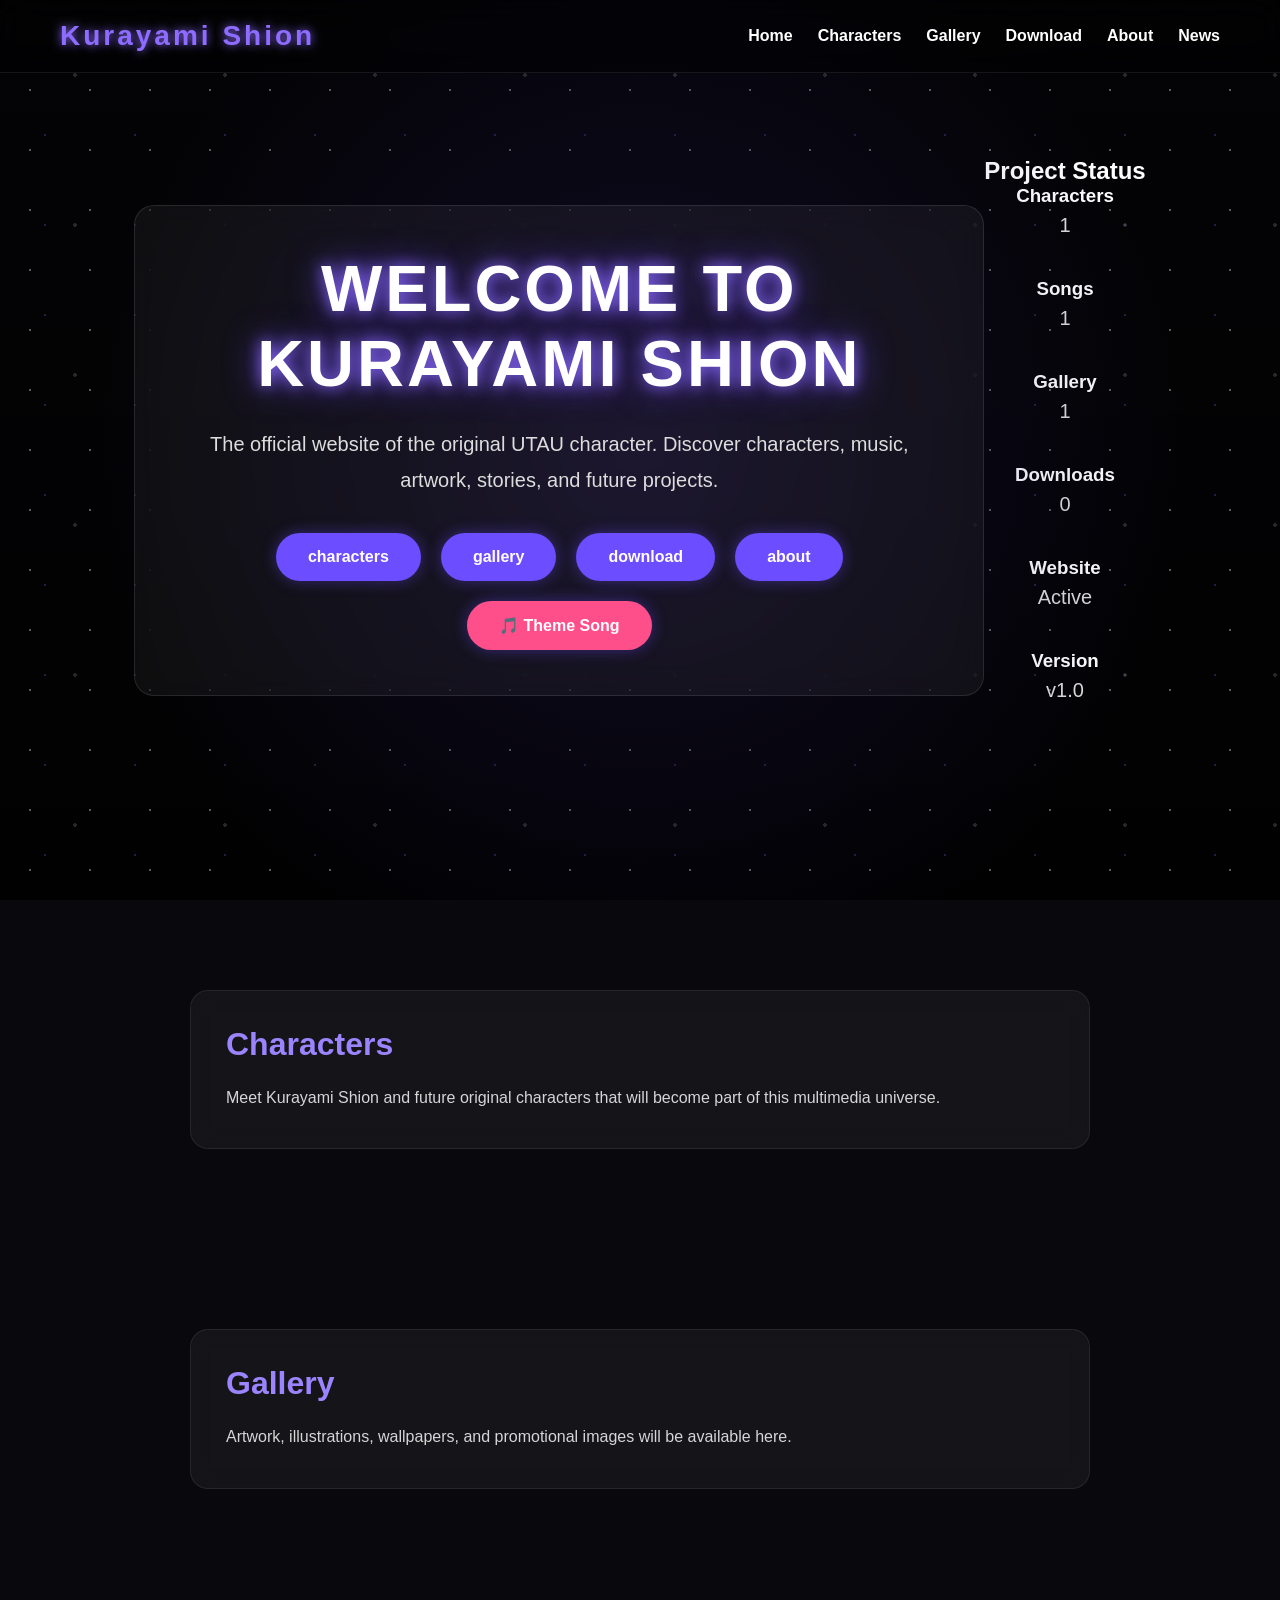
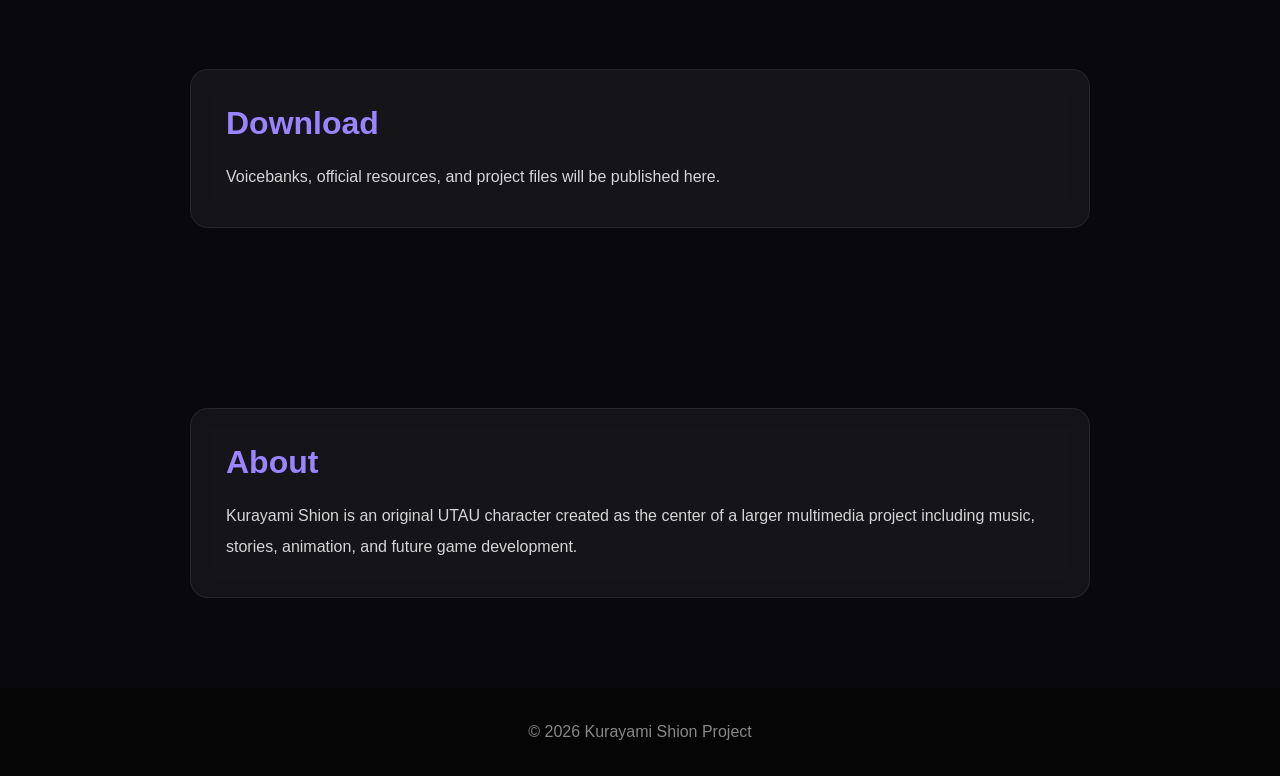
==== index.html @ 970830a0 "Update index.html" ====
<!DOCTYPE html>
<html lang="en">

<head>

<meta charset="UTF-8">
<meta name="viewport" content="width=device-width, initial-scale=1.0">

<title>Kurayami Shion</title>

<link rel="stylesheet" href="style.css">

</head>

<body>

<!-- ================= NAVBAR ================= -->

<header class="navbar">

<div class="logo">
Kurayami Shion
</div>

<nav>

<a href="#">Home</a>

<a href="#characters">Characters</a>

<a href="#gallery">Gallery</a>

<a href="#download">Download</a>

<a href="#about">About</a>

<a href="news.html">News</a>

</nav>

</header>

<!-- ================= HERO ================= -->

<section class="hero">
  
<div class="stars"></div>
  
<div class="stars2"></div>
  
<div class="stars3"></div>
  
<div class="overlay"></div>

<div class="hero-content">

<h1>WELCOME TO<br>KURAYAMI SHION</h1>

<p>

The official website of the original UTAU character.
Discover characters, music, artwork, stories, and future projects.

</p>

<div class="buttons">

<a href="characters.html" class="button">
characters
</a>

<a href="gallery.html" class="button">
gallery
</a>

<a href="#download.html" class="button">
download
</a>

<a href="about.html" class="button">
about
</a>

<a href="https://suno.com/s/DxYFkJ2RC9dlerjG"
target="_blank"
class="button music">

🎵 Theme Song

</a>

</div>

</div>
  
<div class="project-status">

<h2>Project Status</h2>

<div class="status-grid">

<div class="status-card">
<h3>Characters</h3>
<p>1</p>
</div>

<div class="status-card">
<h3>Songs</h3>
<p>1</p>
</div>

<div class="status-card">
<h3>Gallery</h3>
<p>1</p>
</div>

<div class="status-card">
<h3>Downloads</h3>
<p>0</p>
</div>

<div class="status-card">
<h3>Website</h3>
<p>Active</p>
</div>

<div class="status-card">
<h3>Version</h3>
<p>v1.0</p>
</div>

</div>

</div>
  
</section>

<!-- ================= CHARACTERS ================= -->

<section id="characters">

<div class="card">

<h2>Characters</h2>

<p>

Meet Kurayami Shion and future original characters
that will become part of this multimedia universe.

</p>

</div>

</section>

<!-- ================= GALLERY ================= -->

<section id="gallery">

<div class="card">

<h2>Gallery</h2>

<p>

Artwork, illustrations, wallpapers,
and promotional images will be available here.

</p>

</div>

</section>

<!-- ================= DOWNLOAD ================= -->

<section id="download">

<div class="card">

<h2>Download</h2>

<p>

Voicebanks, official resources,
and project files will be published here.

</p>

</div>

</section>

<!-- ================= ABOUT ================= -->

<section id="about">

<div class="card">

<h2>About</h2>

<p>

Kurayami Shion is an original UTAU character
created as the center of a larger multimedia project
including music, stories, animation,
and future game development.

</p>

</div>

</section>

<!-- ================= FOOTER ================= -->

<footer>

<p>

© 2026 Kurayami Shion Project

</p>

</footer>

</body>

</html>
---- style.css ----
/* ========================= */
/* KURAYAMI SHION STYLE */
/* ========================= */

*{
margin:0;
padding:0;
box-sizing:border-box;
font-family:Arial,sans-serif;
scroll-behavior:smooth;
}

body{
background:#08080d;
color:#ffffff;
overflow-x:hidden;
}

/* ========================= */
/* NAVBAR */
/* ========================= */

.navbar{

position:fixed;
top:0;
left:0;

width:100%;

display:flex;
justify-content:space-between;
align-items:center;

padding:20px 60px;

background:rgba(0,0,0,.45);

backdrop-filter:blur(15px);

z-index:999;

border-bottom:1px solid rgba(255,255,255,.08);

}

.logo{

font-size:28px;

font-weight:bold;

letter-spacing:3px;

color:#8d6cff;

text-shadow:0 0 10px #8d6cff;

}

nav{

display:flex;
gap:25px;

}

nav a{

text-decoration:none;

color:white;

transition:.3s;

font-weight:bold;

}

nav a:hover{

color:#8d6cff;

}

/* ========================= */
/* HERO */
/* ========================= */

.hero{

height:100vh;

display:flex;

justify-content:center;

align-items:center;

text-align:center;

position:relative;

padding:30px;

background:
linear-gradient(rgba(0,0,0,.55),rgba(0,0,0,.85));

}

.overlay{

position:absolute;

width:100%;
height:100%;

background:radial-gradient(circle,#2a1b60 0%,transparent 70%);

opacity:.35;

animation:pulse 8s infinite;

}

.hero-content{

position:relative;

z-index:2;

max-width:850px;

padding:45px;

background:rgba(255,255,255,.05);

backdrop-filter:blur(15px);

border-radius:20px;

border:1px solid rgba(255,255,255,.1);

animation:fadeUp 1.2s;

}

.hero h1{

font-size:65px;

letter-spacing:3px;

margin-bottom:25px;

text-shadow:

0 0 15px #8d6cff,

0 0 35px #5b3fd9;

}

.hero p{

font-size:20px;

line-height:1.8;

margin-bottom:35px;

color:#dddddd;

}

/* ========================= */
/* BUTTON */
/* ========================= */

.buttons{

display:flex;

justify-content:center;

gap:20px;

flex-wrap:wrap;

}

.button{

padding:15px 32px;

border-radius:40px;

text-decoration:none;

color:white;

background:#6c4dff;

transition:.35s;

font-weight:bold;

box-shadow:0 0 15px rgba(108,77,255,.4);

}

.button:hover{

transform:translateY(-6px);

background:#8368ff;

box-shadow:

0 0 20px #8d6cff,

0 0 40px #8d6cff;

}

.music{

background:#ff4f8a;

}

/* ========================= */
/* CARD */
/* ========================= */

section{

padding:90px 25px;

}

.card{

max-width:900px;

margin:auto;

padding:35px;

background:rgba(255,255,255,.05);

border-radius:18px;

backdrop-filter:blur(12px);

border:1px solid rgba(255,255,255,.08);

transition:.35s;

}

.card:hover{

transform:translateY(-10px);

box-shadow:

0 0 25px rgba(140,108,255,.4),

0 0 45px rgba(140,108,255,.25);

}


.card h2{

margin-bottom:20px;

font-size:32px;

color:#9c84ff;

}

.card p{

line-height:1.9;

color:#d6d6d6;

}

/* ========================= */
/* FOOTER */
/* ========================= */

footer{

padding:35px;

text-align:center;

background:#050505;

color:#888;

}

/* ========================= */
/* ANIMATION */
/* ========================= */

@keyframes fadeUp{

from{

opacity:0;

transform:translateY(40px);

}

to{

opacity:1;

transform:translateY(0);

}

}

@keyframes pulse{

0%{

transform:scale(1);

opacity:.25;

}

50%{

transform:scale(1.15);

opacity:.45;

}

100%{

transform:scale(1);

opacity:.25;

}

}

/* ========================= */
/* RESPONSIVE */
/* ========================= */

@media(max-width:768px){

.navbar{

padding:15px 20px;

flex-direction:column;

}

nav{

margin-top:15px;

flex-wrap:wrap;

justify-content:center;

}

.hero h1{

font-size:42px;

}

.hero p{

font-size:16px;

}

.buttons{

flex-direction:column;

align-items:center;

}

.button{

width:230px;

text-align:center;

}

}
/* ========================= */
/* STAR BACKGROUND */
/* ========================= */

.stars,
.stars2,
.stars3{

position:absolute;

top:0;
left:0;

width:100%;
height:100%;

pointer-events:none;

}

.stars{

background-image:
radial-gradient(white 1px, transparent 1px);

background-size:60px 60px;

opacity:.35;

animation:moveStars 90s linear infinite;

}

.stars2{

background-image:
radial-gradient(#8d6cff 1px, transparent 1px);

background-size:90px 90px;

opacity:.25;

animation:moveStars 150s linear infinite;

}

.stars3{

background-image:
radial-gradient(#ffffff 2px, transparent 2px);

background-size:150px 150px;

opacity:.15;

animation:moveStars 220s linear infinite;

}

@keyframes moveStars{

from{

transform:translateY(0);

}

to{

transform:translateY(-500px);

}

}
.character-image{

width:250px;

display:block;

margin:auto;

border-radius:20px;

box-shadow:0 0 30px rgba(140,108,255,.5);

margin-bottom:30px;

}

.profile{

width:100%;

border-collapse:collapse;

margin-bottom:30px;

}

.profile td{

padding:12px;

border-bottom:1px solid rgba(255,255,255,.1);

}

.profile td:first-child{

color:#9c84ff;

width:180px;

font-weight:bold;

}
/* ========================= */
/* GALLERY */
/* ========================= */

.gallery-grid{

display:grid;

grid-template-columns:repeat(auto-fit,minmax(280px,1fr));

gap:30px;

padding:60px;

}

.gallery-card{

background:rgba(255,255,255,.05);

border-radius:20px;

overflow:hidden;

transition:.35s;

backdrop-filter:blur(10px);

border:1px solid rgba(255,255,255,.08);

}

.gallery-card:hover{

transform:translateY(-10px);

box-shadow:0 0 30px rgba(140,108,255,.45);

}

.gallery-card img{

width:100%;

display:block;

}

.gallery-card h3{

padding:20px;

color:#9c84ff;

}

.gallery-card p{

padding:0 20px 20px;

color:#cccccc;

  }
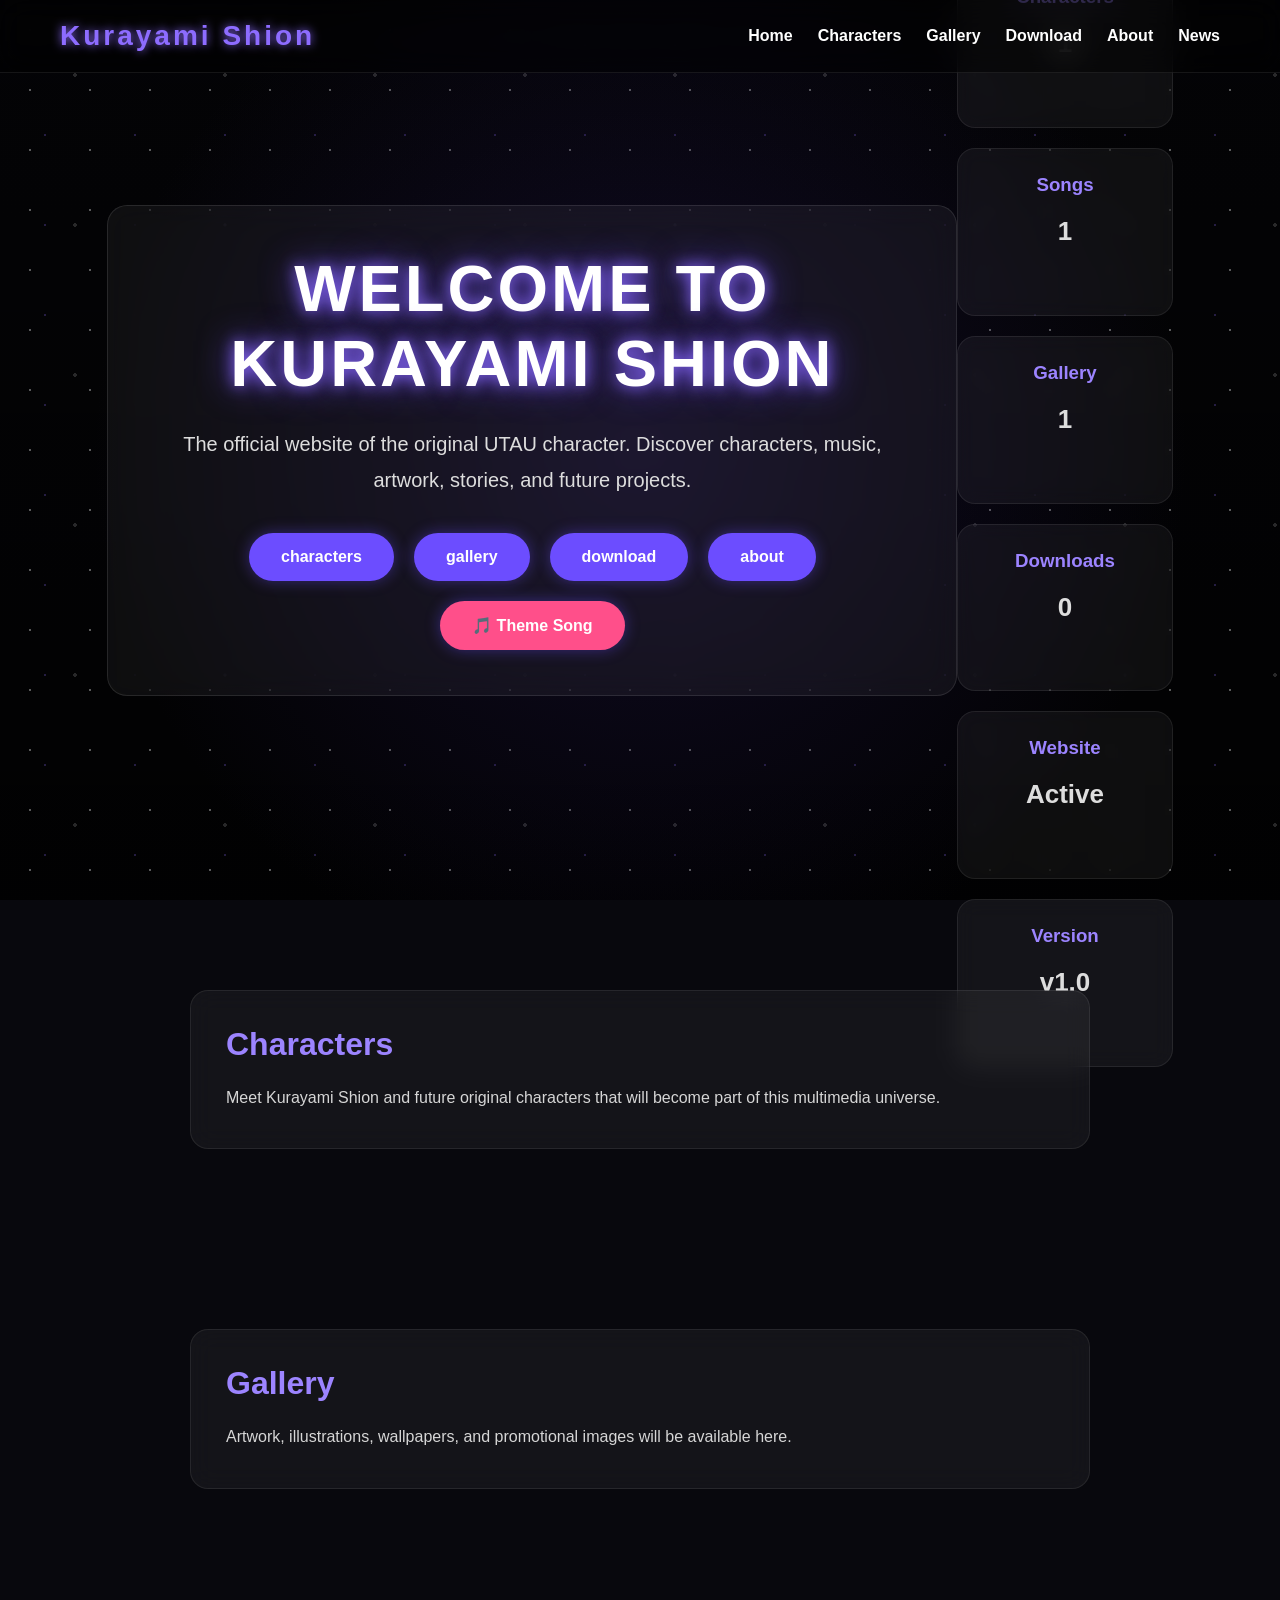
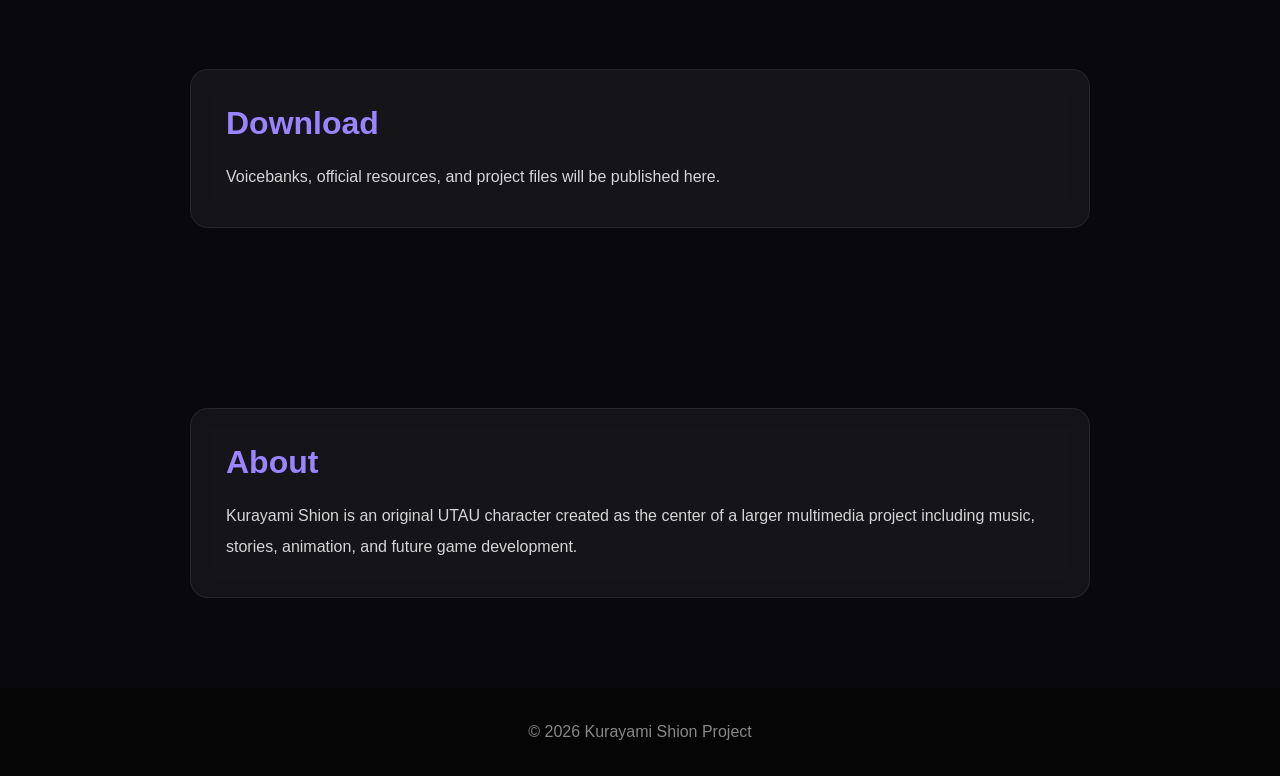
==== commit 37253bf3: "Update index.html" ====
--- a/index.html
+++ b/index.html
@@ -74,7 +74,7 @@
 gallery
 </a>
 
-<a href="#download.html" class="button">
+<a href="download.html" class="button">
 download
 </a>
 
--- a/style.css
+++ b/style.css
@@ -591,3 +591,77 @@
 color:#cccccc;
 
   }
+
+/* ========================= */
+/* PROJECT STATUS */
+/* ========================= */
+
+.project-status{
+
+margin-top:60px;
+
+}
+
+.project-status h2{
+
+text-align:center;
+
+margin-bottom:30px;
+
+font-size:32px;
+
+color:#9c84ff;
+
+}
+
+.status-grid{
+
+display:grid;
+
+grid-template-columns:repeat(auto-fit,minmax(180px,1fr));
+
+gap:20px;
+
+}
+
+.status-card{
+
+background:rgba(255,255,255,.05);
+
+padding:25px;
+
+border-radius:18px;
+
+text-align:center;
+
+backdrop-filter:blur(10px);
+
+border:1px solid rgba(255,255,255,.08);
+
+transition:.3s;
+
+}
+
+.status-card:hover{
+
+transform:translateY(-8px);
+
+box-shadow:0 0 25px rgba(140,108,255,.45);
+
+}
+
+.status-card h3{
+
+margin-bottom:12px;
+
+color:#9c84ff;
+
+}
+
+.status-card p{
+
+font-size:26px;
+
+font-weight:bold;
+
+}
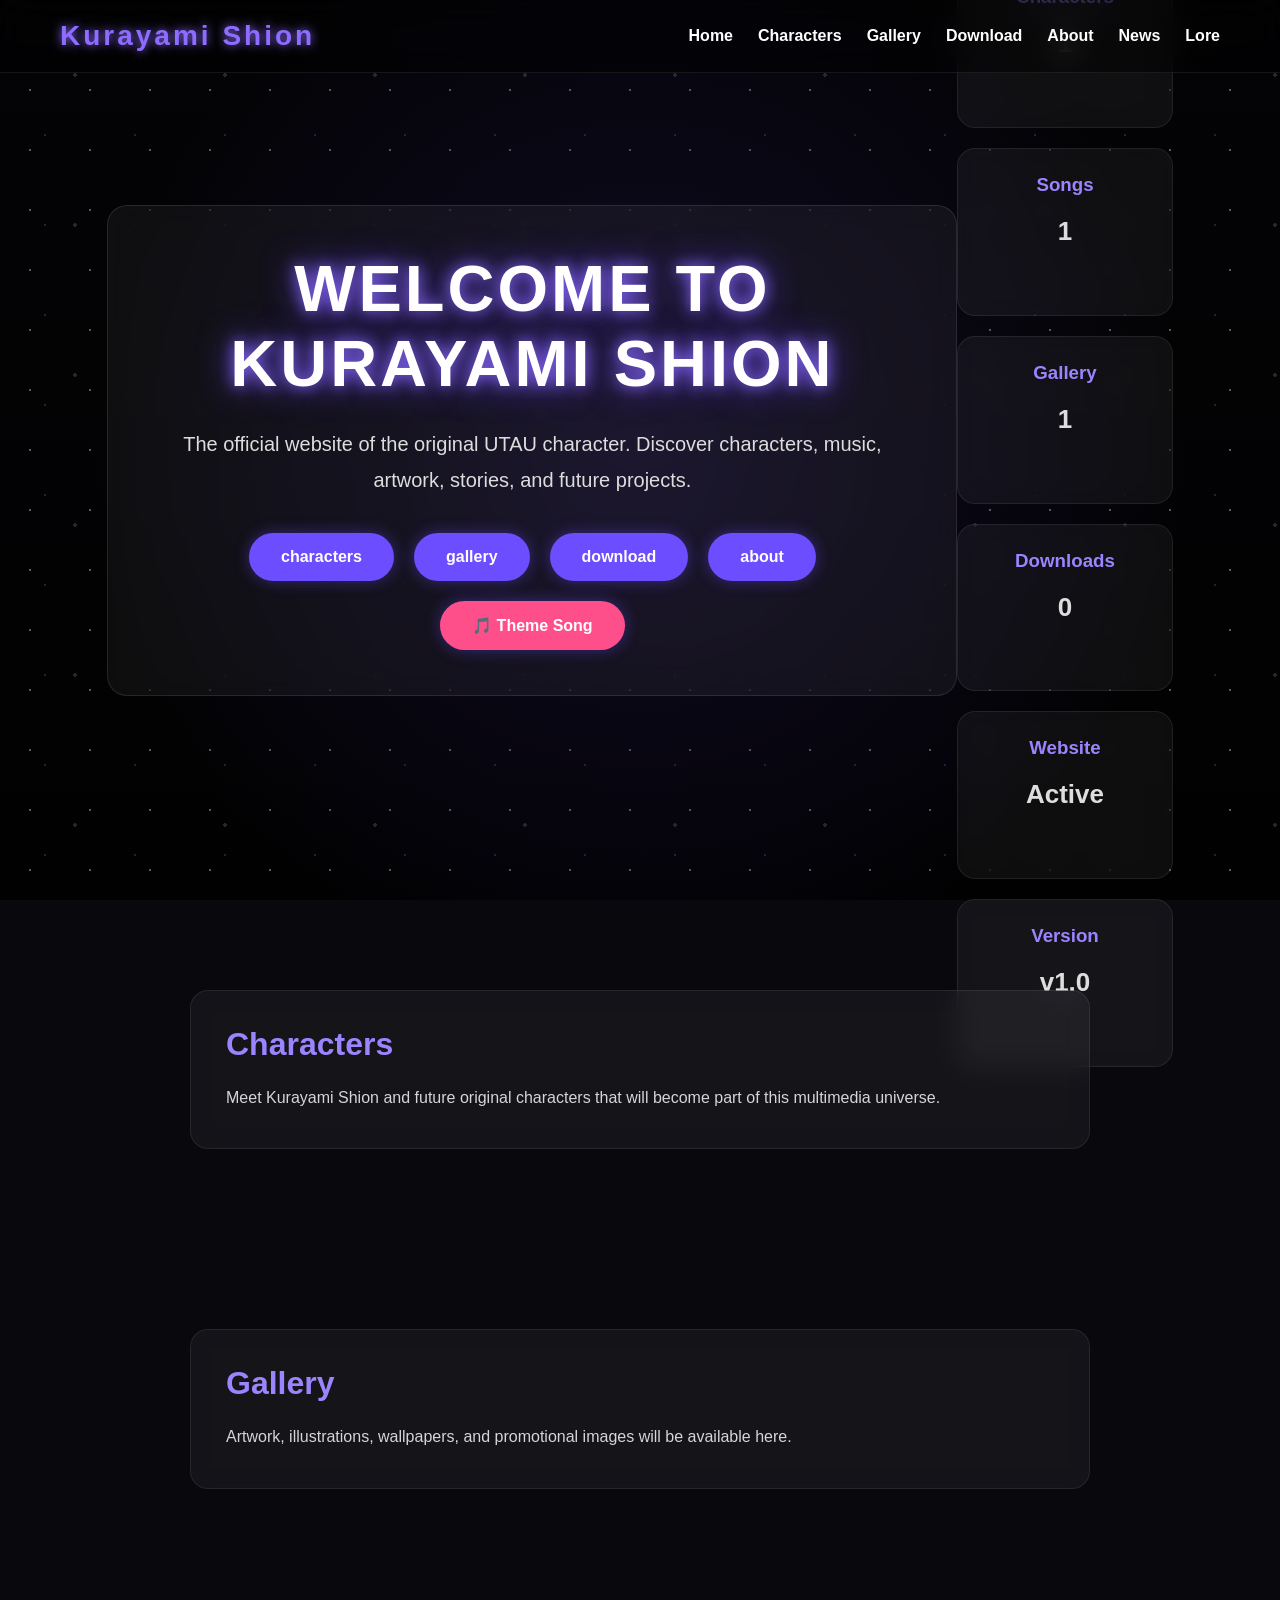
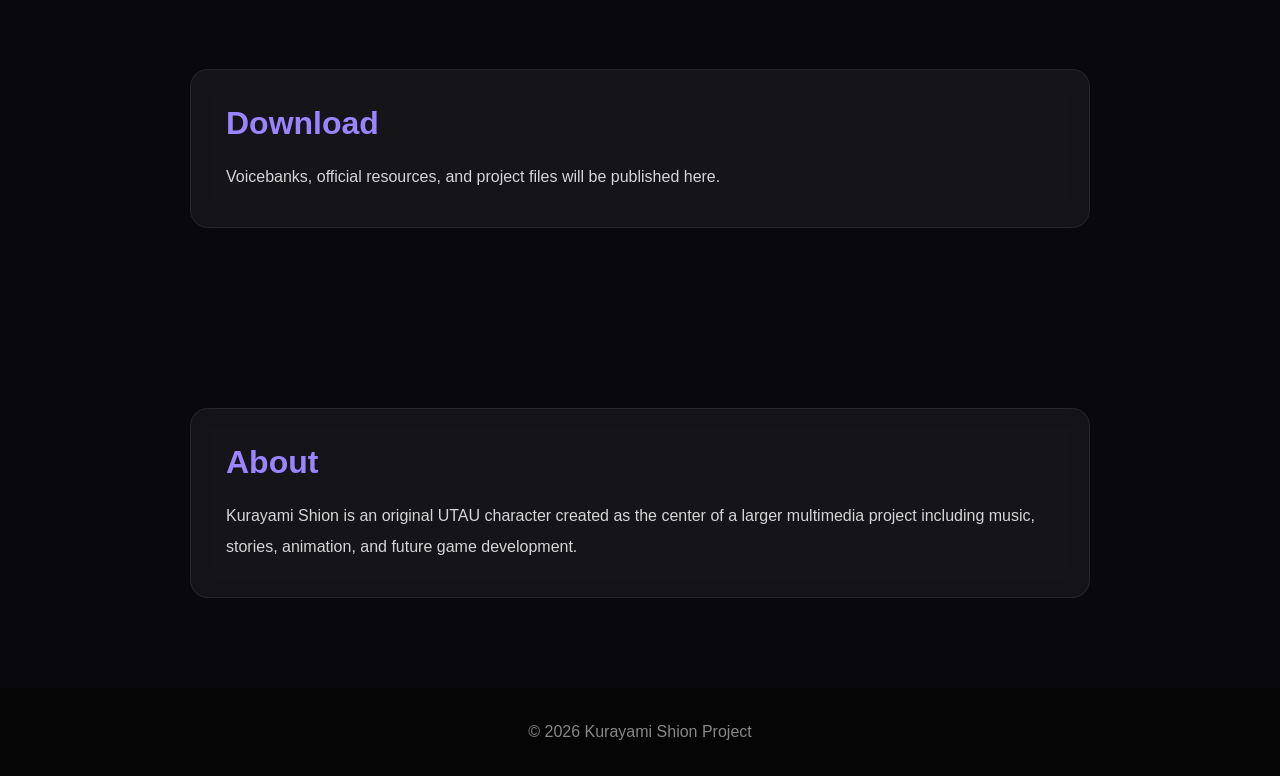
==== commit b701d105: "Update index.html" ====
--- a/index.html
+++ b/index.html
@@ -36,6 +36,8 @@
 <a href="#about">About</a>
 
 <a href="news.html">News</a>
+
+<a href="lore.html">Lore</a>
 
 </nav>
 
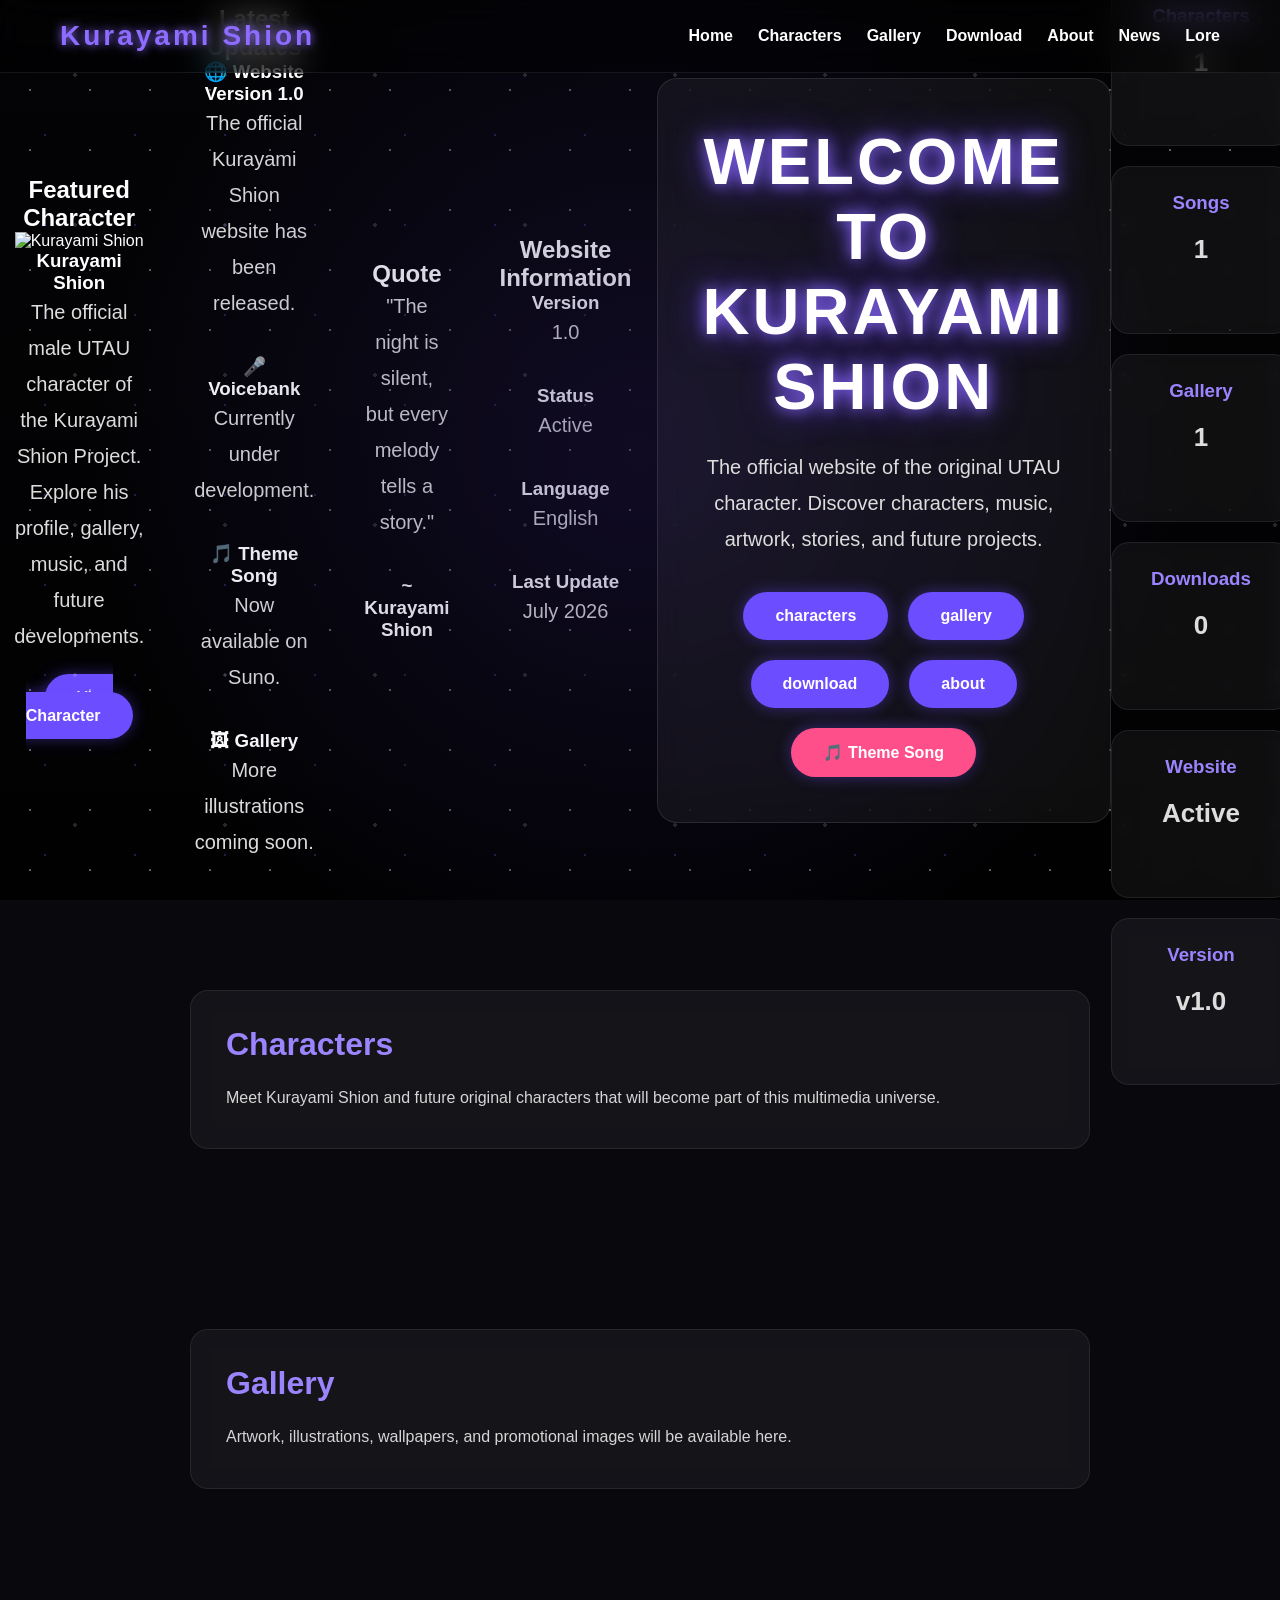
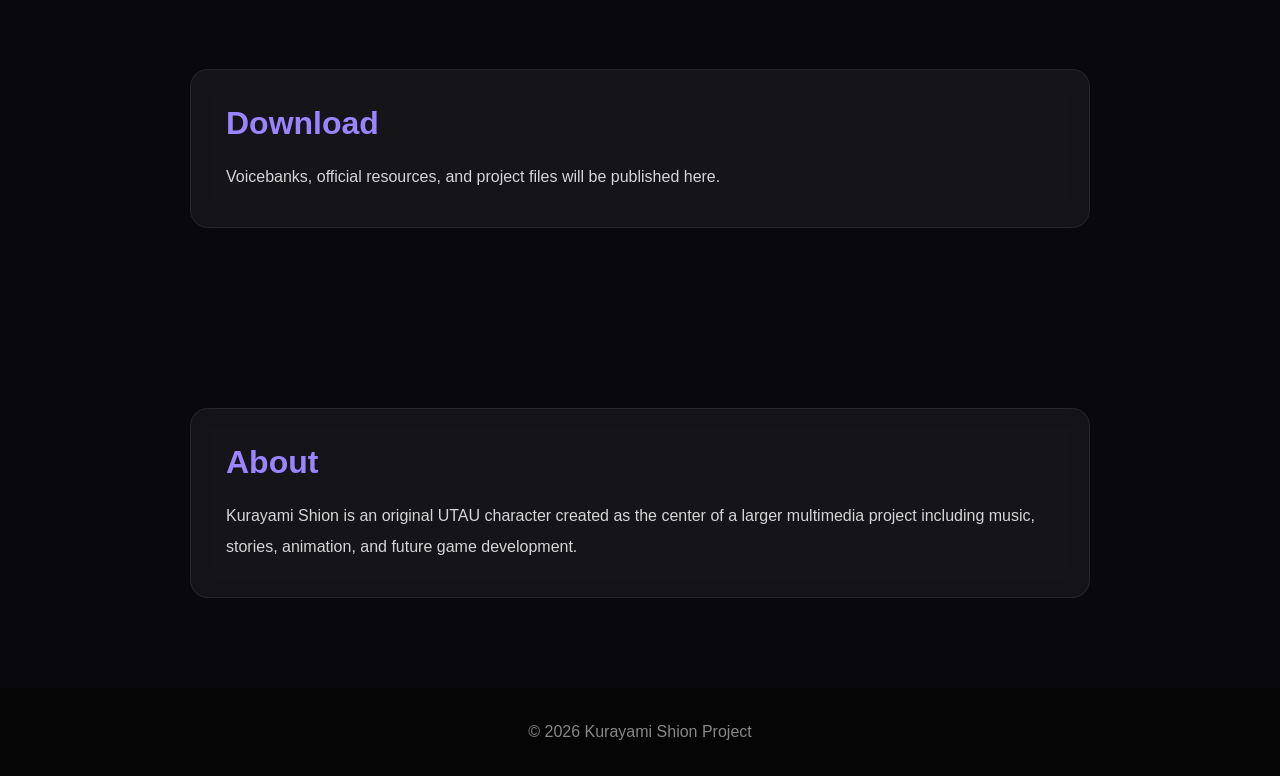
==== commit 540e8ad8: "Update index.html" ====
--- a/index.html
+++ b/index.html
@@ -46,6 +46,164 @@
 <!-- ================= HERO ================= -->
 
 <section class="hero">
+
+<!-- ========================= -->
+<!-- FEATURED CHARACTER -->
+<!-- ========================= -->
+
+<section class="featured">
+
+<h2>Featured Character</h2>
+
+<div class="featured-card">
+
+<img src="assets/kurayami-shion.png" alt="Kurayami Shion">
+
+<div class="featured-text">
+
+<h3>Kurayami Shion</h3>
+
+<p>
+
+The official male UTAU character of the Kurayami Shion Project.
+
+Explore his profile, gallery, music, and future developments.
+
+</p>
+
+<a href="characters.html" class="button">
+
+View Character
+
+</a>
+
+</div>
+
+</div>
+
+</section>
+
+<!-- ========================= -->
+<!-- LATEST UPDATES -->
+<!-- ========================= -->
+
+<section class="updates">
+
+<h2>Latest Updates</h2>
+
+<div class="update-card">
+
+<h3>🌐 Website Version 1.0</h3>
+
+<p>
+
+The official Kurayami Shion website has been released.
+
+</p>
+
+</div>
+
+<div class="update-card">
+
+<h3>🎤 Voicebank</h3>
+
+<p>
+
+Currently under development.
+
+</p>
+
+</div>
+
+<div class="update-card">
+
+<h3>🎵 Theme Song</h3>
+
+<p>
+
+Now available on Suno.
+
+</p>
+
+</div>
+
+<div class="update-card">
+
+<h3>🖼 Gallery</h3>
+
+<p>
+
+More illustrations coming soon.
+
+</p>
+
+</div>
+
+</section>
+
+<!-- ========================= -->
+<!-- QUOTE -->
+<!-- ========================= -->
+
+<section class="quote">
+
+<h2>Quote</h2>
+
+<p>
+
+"The night is silent, but every melody tells a story."
+
+</p>
+
+<h3>~ Kurayami Shion</h3>
+
+</section>
+
+<!-- ========================= -->
+<!-- WEBSITE INFO -->
+<!-- ========================= -->
+
+<section class="website-info">
+
+<h2>Website Information</h2>
+
+<div class="info-grid">
+
+<div class="info-card">
+
+<h3>Version</h3>
+
+<p>1.0</p>
+
+</div>
+
+<div class="info-card">
+
+<h3>Status</h3>
+
+<p>Active</p>
+
+</div>
+
+<div class="info-card">
+
+<h3>Language</h3>
+
+<p>English</p>
+
+</div>
+
+<div class="info-card">
+
+<h3>Last Update</h3>
+
+<p>July 2026</p>
+
+</div>
+
+</div>
+
+</section>
   
 <div class="stars"></div>
   
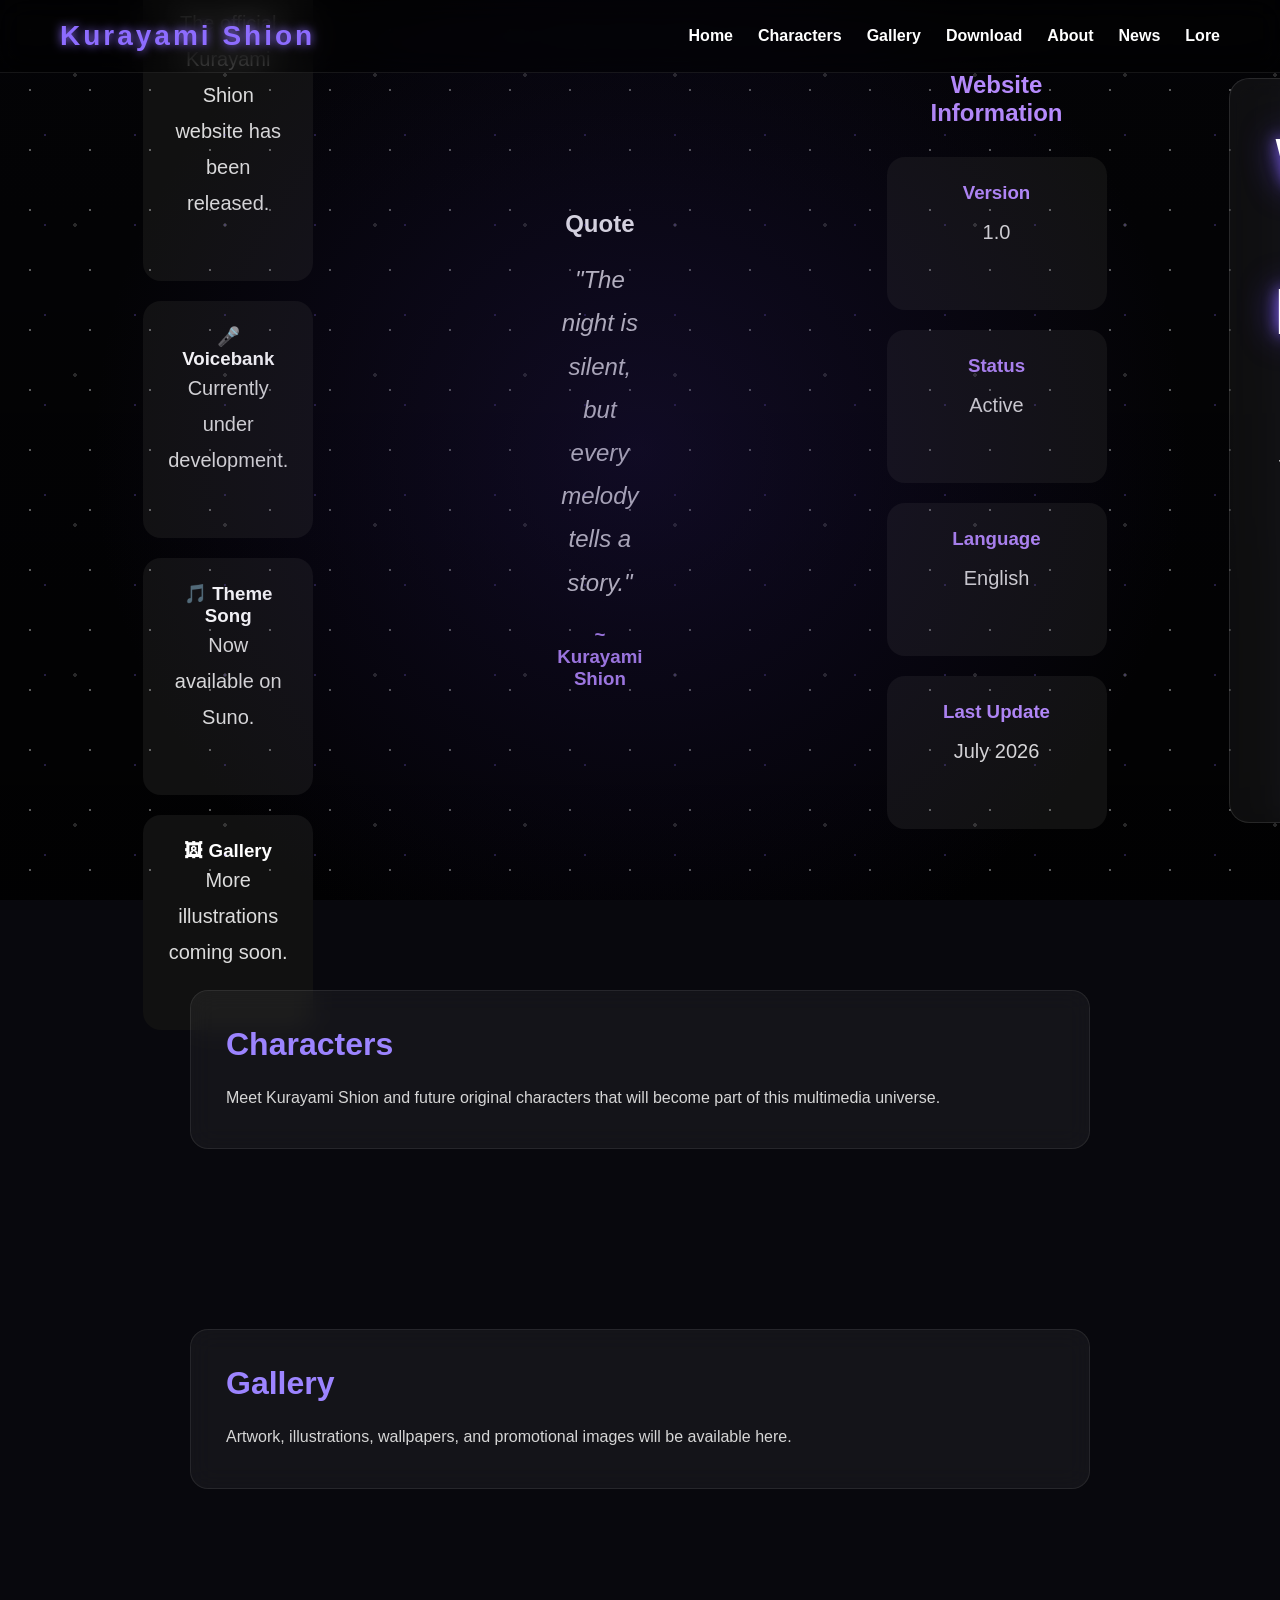
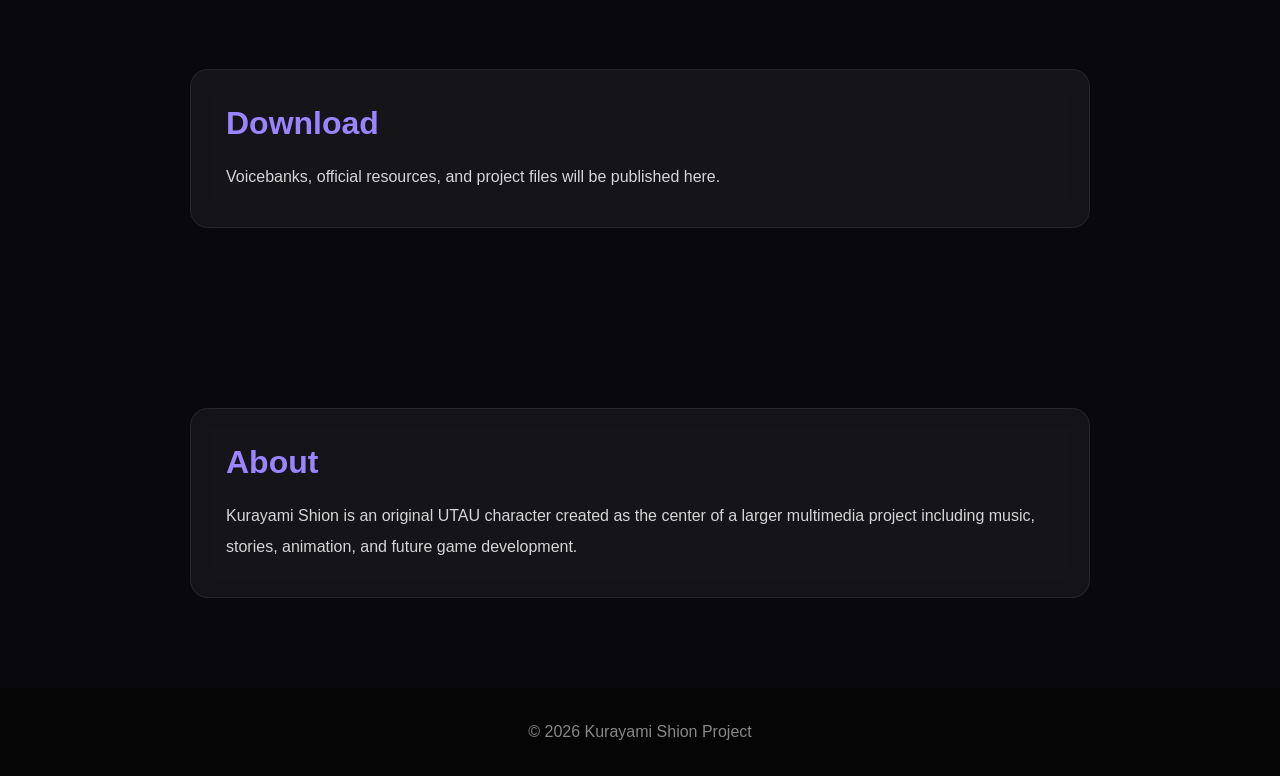
==== commit 5432f321: "Update index.html" ====
--- a/index.html
+++ b/index.html
@@ -57,7 +57,7 @@
 
 <div class="featured-card">
 
-<img src="assets/kurayami-shion.png" alt="Kurayami Shion">
+<img src="Assets/kurayami-shion.png" alt="Kurayami Shion">
 
 <div class="featured-text">
 
--- a/style.css
+++ b/style.css
@@ -665,3 +665,184 @@
 font-weight:bold;
 
 }
+/* ========================= */
+/* FEATURED */
+/* ========================= */
+
+.featured{
+
+padding:80px 10%;
+
+}
+
+.featured h2{
+
+text-align:center;
+
+margin-bottom:40px;
+
+color:#b88cff;
+
+}
+
+.featured-card{
+
+display:flex;
+
+flex-wrap:wrap;
+
+align-items:center;
+
+gap:40px;
+
+background:#111;
+
+padding:30px;
+
+border-radius:20px;
+
+}
+
+.featured-card img{
+
+width:300px;
+
+max-width:100%;
+
+border-radius:20px;
+
+}
+
+.featured-text{
+
+flex:1;
+
+}
+
+.featured-text h3{
+
+font-size:36px;
+
+margin-bottom:20px;
+
+}
+
+/* ========================= */
+/* UPDATES */
+/* ========================= */
+
+.updates{
+
+padding:80px 10%;
+
+}
+
+.updates h2{
+
+text-align:center;
+
+margin-bottom:30px;
+
+color:#b88cff;
+
+}
+
+.update-card{
+
+background:#111;
+
+padding:25px;
+
+margin-bottom:20px;
+
+border-radius:18px;
+
+transition:.3s;
+
+}
+
+.update-card:hover{
+
+transform:translateY(-5px);
+
+}
+
+/* ========================= */
+/* QUOTE */
+/* ========================= */
+
+.quote{
+
+padding:80px 10%;
+
+text-align:center;
+
+}
+
+.quote p{
+
+font-size:24px;
+
+font-style:italic;
+
+margin:20px auto;
+
+max-width:700px;
+
+}
+
+.quote h3{
+
+color:#b88cff;
+
+}
+
+/* ========================= */
+/* WEBSITE INFO */
+/* ========================= */
+
+.website-info{
+
+padding:80px 10%;
+
+}
+
+.website-info h2{
+
+text-align:center;
+
+margin-bottom:30px;
+
+color:#b88cff;
+
+}
+
+.info-grid{
+
+display:grid;
+
+grid-template-columns:repeat(auto-fit,minmax(220px,1fr));
+
+gap:20px;
+
+}
+
+.info-card{
+
+background:#111;
+
+padding:25px;
+
+text-align:center;
+
+border-radius:18px;
+
+}
+
+.info-card h3{
+
+color:#b88cff;
+
+margin-bottom:10px;
+
+}
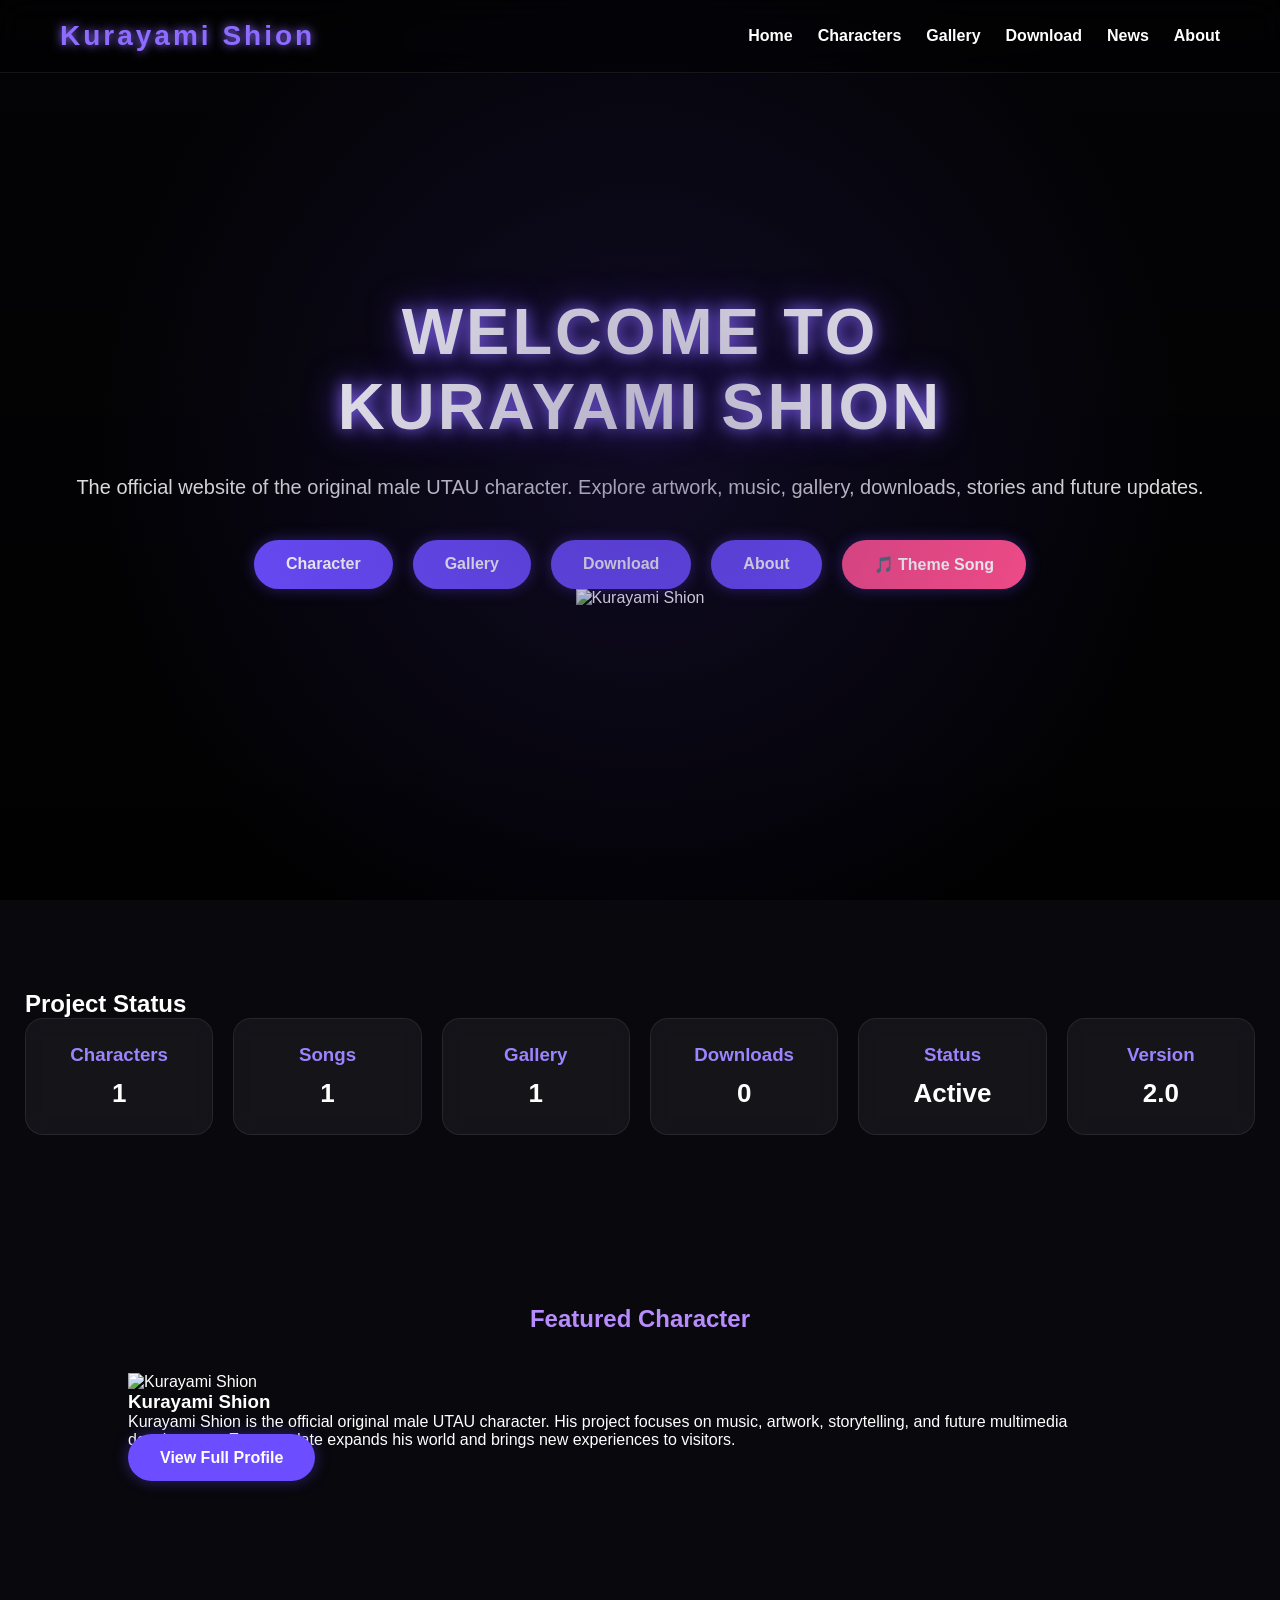
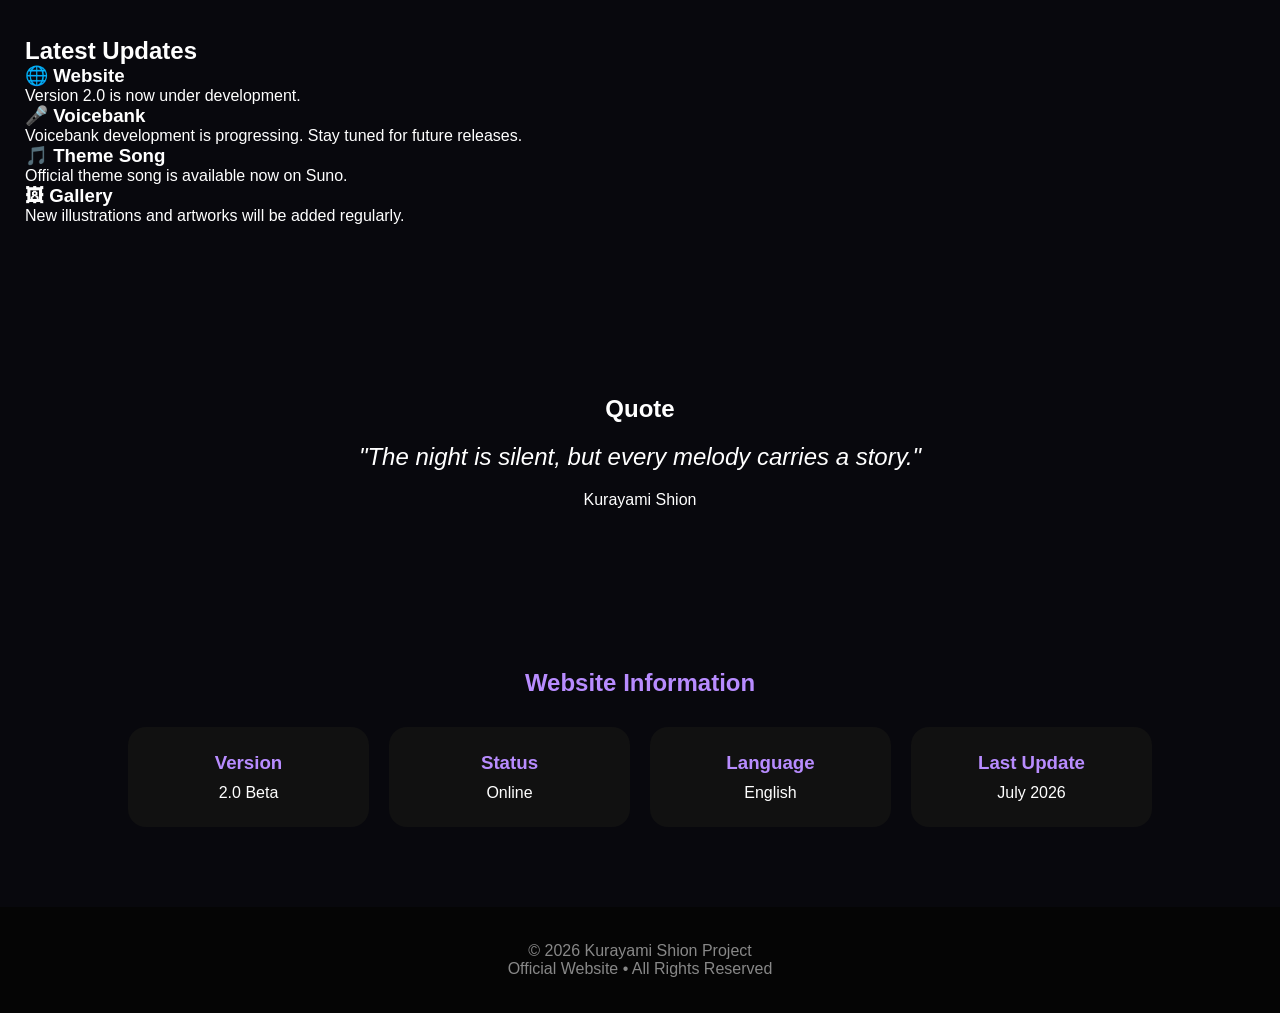
==== commit 97c89a1c: "Update index.html" ====
--- a/index.html
+++ b/index.html
@@ -1,10 +1,10 @@
-
 <!DOCTYPE html>
 <html lang="en">
 
 <head>
 
 <meta charset="UTF-8">
+
 <meta name="viewport" content="width=device-width, initial-scale=1.0">
 
 <title>Kurayami Shion</title>
@@ -20,24 +20,24 @@
 <header class="navbar">
 
 <div class="logo">
+
 Kurayami Shion
+
 </div>
 
 <nav>
 
-<a href="#">Home</a>
-
-<a href="#characters">Characters</a>
-
-<a href="#gallery">Gallery</a>
-
-<a href="#download">Download</a>
-
-<a href="#about">About</a>
+<a href="index.html">Home</a>
+
+<a href="characters.html">Characters</a>
+
+<a href="gallery.html">Gallery</a>
+
+<a href="download.html">Download</a>
 
 <a href="news.html">News</a>
 
-<a href="lore.html">Lore</a>
+<a href="about.html">About</a>
 
 </nav>
 
@@ -47,103 +47,245 @@
 
 <section class="hero">
 
-<!-- ========================= -->
-<!-- FEATURED CHARACTER -->
-<!-- ========================= -->
+<div class="overlay"></div>
+
+<div class="hero-container">
+
+<div class="hero-left">
+
+<h1>
+
+WELCOME TO<br>
+
+KURAYAMI SHION
+
+</h1>
+
+<p>
+
+The official website of the original male UTAU character.
+
+Explore artwork, music, gallery, downloads,
+
+stories and future updates.
+
+</p>
+
+<div class="buttons">
+
+<a href="characters.html" class="button">
+
+Character
+
+</a>
+
+<a href="gallery.html" class="button">
+
+Gallery
+
+</a>
+
+<a href="download.html" class="button">
+
+Download
+
+</a>
+
+<a href="about.html" class="button">
+
+About
+
+</a>
+
+<a href="https://suno.com/s/DxYFkJ2RC9dlerjG"
+
+target="_blank"
+
+class="button music">
+
+🎵 Theme Song
+
+</a>
+
+</div>
+
+</div>
+
+<div class="hero-right">
+
+<img src="Assets/kurayami-shion.png"
+
+alt="Kurayami Shion">
+
+</div>
+
+</div>
+
+</section>
+
+<!-- ================= PROJECT STATUS ================= -->
+
+<section class="status">
+
+<h2>Project Status</h2>
+
+<div class="status-grid">
+
+<div class="status-card">
+
+<h3>Characters</h3>
+
+<p>1</p>
+
+</div>
+
+<div class="status-card">
+
+<h3>Songs</h3>
+
+<p>1</p>
+
+</div>
+
+<div class="status-card">
+
+<h3>Gallery</h3>
+
+<p>1</p>
+
+</div>
+
+<div class="status-card">
+
+<h3>Downloads</h3>
+
+<p>0</p>
+
+</div>
+
+<div class="status-card">
+
+<h3>Status</h3>
+
+<p>Active</p>
+
+</div>
+
+<div class="status-card">
+
+<h3>Version</h3>
+
+<p>2.0</p>
+
+</div>
+
+</div>
+
+</section>
+
+<!-- ================= FEATURED CHARACTER ================= -->
 
 <section class="featured">
 
 <h2>Featured Character</h2>
 
-<div class="featured-card">
+<div class="featured-box">
+
+<div class="featured-image">
 
 <img src="Assets/kurayami-shion.png" alt="Kurayami Shion">
 
-<div class="featured-text">
+</div>
+
+<div class="featured-info">
 
 <h3>Kurayami Shion</h3>
 
 <p>
 
-The official male UTAU character of the Kurayami Shion Project.
-
-Explore his profile, gallery, music, and future developments.
+Kurayami Shion is the official original male UTAU character.
+
+His project focuses on music, artwork, storytelling, and future multimedia development.
+
+Every update expands his world and brings new experiences to visitors.
 
 </p>
 
 <a href="characters.html" class="button">
 
-View Character
-
-</a>
-
-</div>
-
-</div>
-
-</section>
-
-<!-- ========================= -->
-<!-- LATEST UPDATES -->
-<!-- ========================= -->
-
-<section class="updates">
+View Full Profile
+
+</a>
+
+</div>
+
+</div>
+
+</section>
+
+<!-- ================= LATEST NEWS ================= -->
+
+<section class="latest-news">
 
 <h2>Latest Updates</h2>
 
-<div class="update-card">
-
-<h3>🌐 Website Version 1.0</h3>
-
-<p>
-
-The official Kurayami Shion website has been released.
-
-</p>
-
-</div>
-
-<div class="update-card">
+<div class="news-grid">
+
+<div class="news-card">
+
+<h3>🌐 Website</h3>
+
+<p>
+
+Version 2.0 is now under development.
+
+</p>
+
+</div>
+
+<div class="news-card">
 
 <h3>🎤 Voicebank</h3>
 
 <p>
 
-Currently under development.
-
-</p>
-
-</div>
-
-<div class="update-card">
+Voicebank development is progressing.
+
+Stay tuned for future releases.
+
+</p>
+
+</div>
+
+<div class="news-card">
 
 <h3>🎵 Theme Song</h3>
 
 <p>
 
-Now available on Suno.
-
-</p>
-
-</div>
-
-<div class="update-card">
+Official theme song is available now on Suno.
+
+</p>
+
+</div>
+
+<div class="news-card">
 
 <h3>🖼 Gallery</h3>
 
 <p>
 
-More illustrations coming soon.
-
-</p>
-
-</div>
-
-</section>
-
-<!-- ========================= -->
-<!-- QUOTE -->
-<!-- ========================= -->
+New illustrations and artworks will be added regularly.
+
+</p>
+
+</div>
+
+</div>
+
+</section>
+
+<!-- ================= QUOTE ================= -->
 
 <section class="quote">
 
@@ -151,17 +293,19 @@
 
 <p>
 
-"The night is silent, but every melody tells a story."
-
-</p>
-
-<h3>~ Kurayami Shion</h3>
-
-</section>
-
-<!-- ========================= -->
-<!-- WEBSITE INFO -->
-<!-- ========================= -->
+"The night is silent, but every melody carries a story."
+
+</p>
+
+<span>
+
+Kurayami Shion
+
+</span>
+
+</section>
+
+<!-- ================= WEBSITE INFO ================= -->
 
 <section class="website-info">
 
@@ -173,7 +317,7 @@
 
 <h3>Version</h3>
 
-<p>1.0</p>
+<p>2.0 Beta</p>
 
 </div>
 
@@ -181,7 +325,7 @@
 
 <h3>Status</h3>
 
-<p>Active</p>
+<p>Online</p>
 
 </div>
 
@@ -204,175 +348,6 @@
 </div>
 
 </section>
-  
-<div class="stars"></div>
-  
-<div class="stars2"></div>
-  
-<div class="stars3"></div>
-  
-<div class="overlay"></div>
-
-<div class="hero-content">
-
-<h1>WELCOME TO<br>KURAYAMI SHION</h1>
-
-<p>
-
-The official website of the original UTAU character.
-Discover characters, music, artwork, stories, and future projects.
-
-</p>
-
-<div class="buttons">
-
-<a href="characters.html" class="button">
-characters
-</a>
-
-<a href="gallery.html" class="button">
-gallery
-</a>
-
-<a href="download.html" class="button">
-download
-</a>
-
-<a href="about.html" class="button">
-about
-</a>
-
-<a href="https://suno.com/s/DxYFkJ2RC9dlerjG"
-target="_blank"
-class="button music">
-
-🎵 Theme Song
-
-</a>
-
-</div>
-
-</div>
-  
-<div class="project-status">
-
-<h2>Project Status</h2>
-
-<div class="status-grid">
-
-<div class="status-card">
-<h3>Characters</h3>
-<p>1</p>
-</div>
-
-<div class="status-card">
-<h3>Songs</h3>
-<p>1</p>
-</div>
-
-<div class="status-card">
-<h3>Gallery</h3>
-<p>1</p>
-</div>
-
-<div class="status-card">
-<h3>Downloads</h3>
-<p>0</p>
-</div>
-
-<div class="status-card">
-<h3>Website</h3>
-<p>Active</p>
-</div>
-
-<div class="status-card">
-<h3>Version</h3>
-<p>v1.0</p>
-</div>
-
-</div>
-
-</div>
-  
-</section>
-
-<!-- ================= CHARACTERS ================= -->
-
-<section id="characters">
-
-<div class="card">
-
-<h2>Characters</h2>
-
-<p>
-
-Meet Kurayami Shion and future original characters
-that will become part of this multimedia universe.
-
-</p>
-
-</div>
-
-</section>
-
-<!-- ================= GALLERY ================= -->
-
-<section id="gallery">
-
-<div class="card">
-
-<h2>Gallery</h2>
-
-<p>
-
-Artwork, illustrations, wallpapers,
-and promotional images will be available here.
-
-</p>
-
-</div>
-
-</section>
-
-<!-- ================= DOWNLOAD ================= -->
-
-<section id="download">
-
-<div class="card">
-
-<h2>Download</h2>
-
-<p>
-
-Voicebanks, official resources,
-and project files will be published here.
-
-</p>
-
-</div>
-
-</section>
-
-<!-- ================= ABOUT ================= -->
-
-<section id="about">
-
-<div class="card">
-
-<h2>About</h2>
-
-<p>
-
-Kurayami Shion is an original UTAU character
-created as the center of a larger multimedia project
-including music, stories, animation,
-and future game development.
-
-</p>
-
-</div>
-
-</section>
 
 <!-- ================= FOOTER ================= -->
 
@@ -384,6 +359,12 @@
 
 </p>
 
+<p>
+
+Official Website • All Rights Reserved
+
+</p>
+
 </footer>
 
 </body>
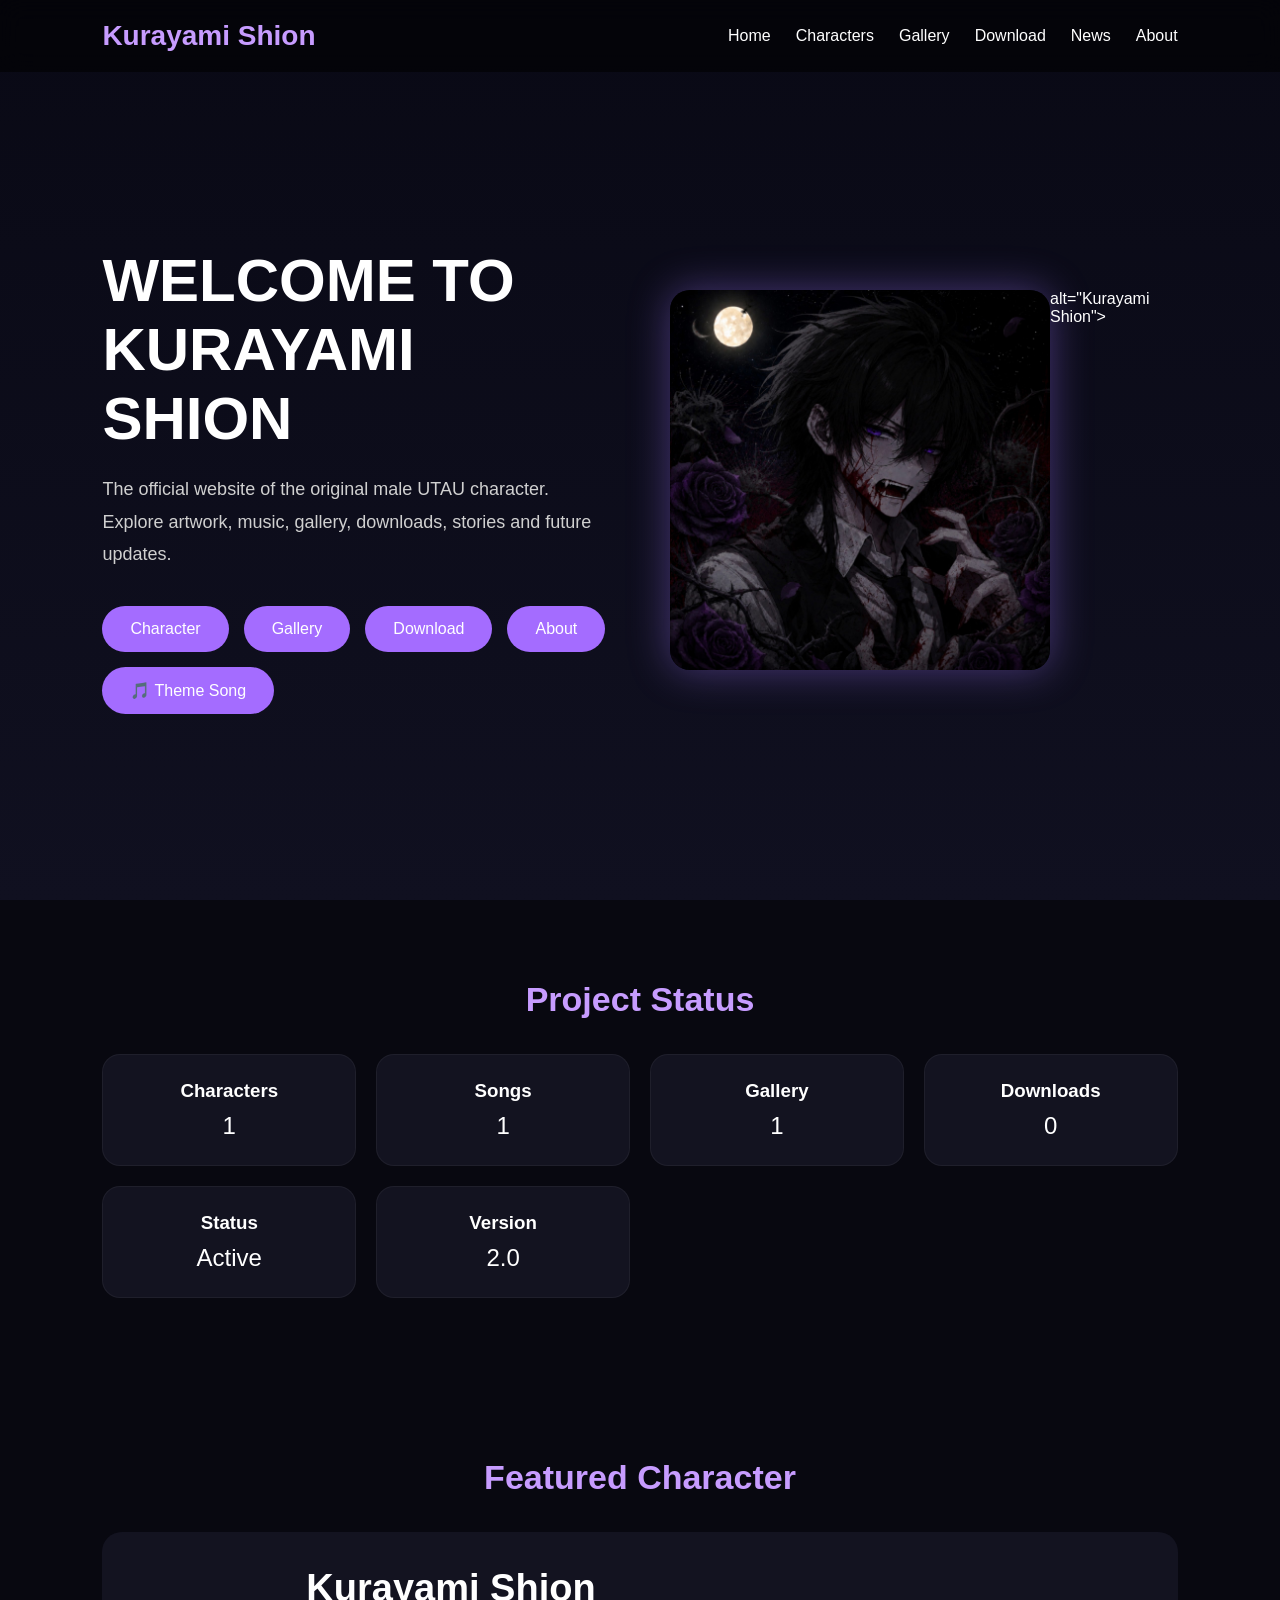
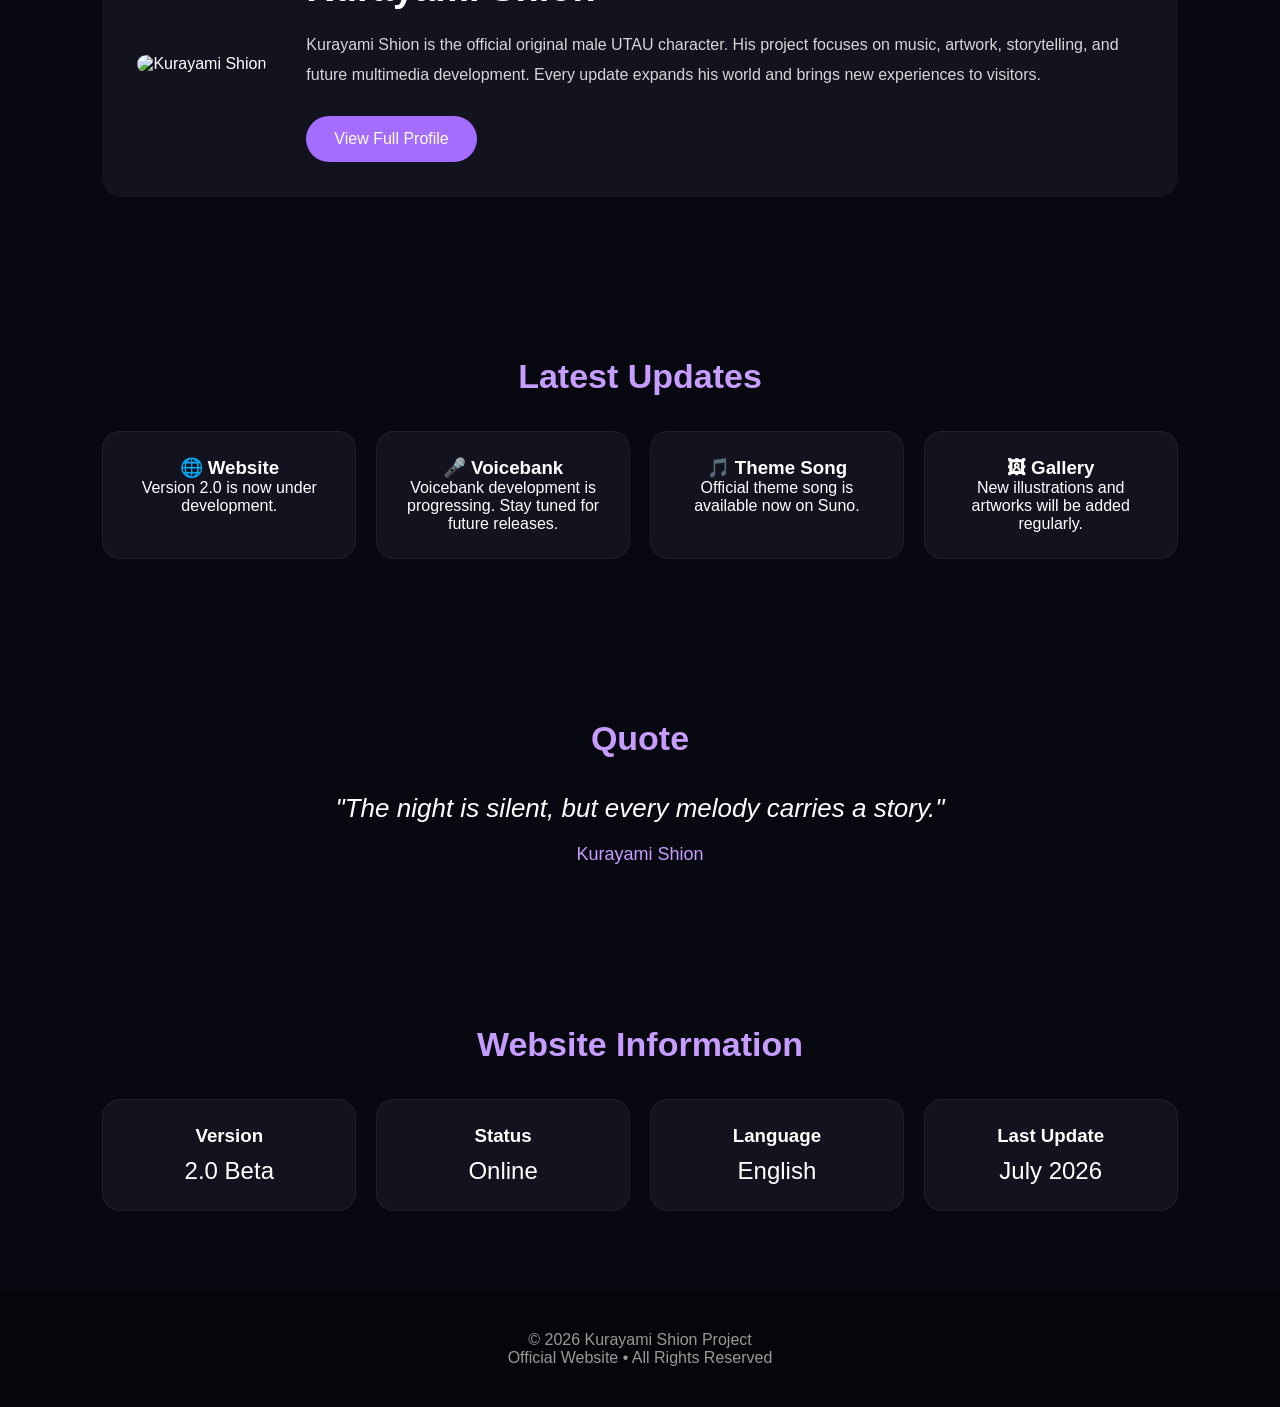
==== commit 84943e09: "Update index.html" ====
--- a/index.html
+++ b/index.html
@@ -113,7 +113,7 @@
 
 <div class="hero-right">
 
-<img src="Assets/kurayami-shion.png"
+<img src="Assets/file_0000000097d87208ba7e42e1c9e75750.png" alt="Kurayami Shion">
 
 alt="Kurayami Shion">
 
--- a/style.css
+++ b/style.css
@@ -1,5 +1,5 @@
 /* ========================= */
-/* KURAYAMI SHION STYLE */
+/* RESET */
 /* ========================= */
 
 *{
@@ -11,8 +11,8 @@
 }
 
 body{
-background:#08080d;
-color:#ffffff;
+background:#080810;
+color:white;
 overflow-x:hidden;
 }
 
@@ -21,66 +21,38 @@
 /* ========================= */
 
 .navbar{
-
 position:fixed;
 top:0;
 left:0;
-
 width:100%;
-
 display:flex;
 justify-content:space-between;
 align-items:center;
-
-padding:20px 60px;
-
-background:rgba(0,0,0,.45);
-
-backdrop-filter:blur(15px);
-
-z-index:999;
-
-border-bottom:1px solid rgba(255,255,255,.08);
-
+padding:20px 8%;
+background:rgba(0,0,0,.55);
+backdrop-filter:blur(12px);
+z-index:1000;
 }
 
 .logo{
-
 font-size:28px;
-
 font-weight:bold;
-
-letter-spacing:3px;
-
-color:#8d6cff;
-
-text-shadow:0 0 10px #8d6cff;
-
+color:#c79cff;
 }
 
 nav{
-
 display:flex;
 gap:25px;
-
 }
 
 nav a{
-
 text-decoration:none;
-
 color:white;
-
 transition:.3s;
-
-font-weight:bold;
-
 }
 
 nav a:hover{
-
-color:#8d6cff;
-
+color:#c79cff;
 }
 
 /* ========================= */
@@ -88,761 +60,225 @@
 /* ========================= */
 
 .hero{
-
-height:100vh;
-
-display:flex;
-
+min-height:100vh;
+display:flex;
+align-items:center;
+padding:120px 8% 60px;
+background:linear-gradient(#090915,#101020);
+}
+
+.hero-container{
+display:flex;
+justify-content:space-between;
+align-items:center;
+gap:60px;
+flex-wrap:wrap;
+width:100%;
+}
+
+.hero-left{
+flex:1;
+}
+
+.hero-left h1{
+font-size:60px;
+margin-bottom:20px;
+}
+
+.hero-left p{
+font-size:18px;
+line-height:1.8;
+color:#d0d0d0;
+margin-bottom:35px;
+}
+
+.hero-right{
+flex:1;
+display:flex;
 justify-content:center;
-
-align-items:center;
-
-text-align:center;
-
-position:relative;
-
-padding:30px;
-
-background:
-linear-gradient(rgba(0,0,0,.55),rgba(0,0,0,.85));
-
-}
-
-.overlay{
-
-position:absolute;
-
-width:100%;
-height:100%;
-
-background:radial-gradient(circle,#2a1b60 0%,transparent 70%);
-
-opacity:.35;
-
-animation:pulse 8s infinite;
-
-}
-
-.hero-content{
-
-position:relative;
-
-z-index:2;
-
-max-width:850px;
-
-padding:45px;
-
-background:rgba(255,255,255,.05);
-
-backdrop-filter:blur(15px);
-
+}
+
+.hero-right img{
+width:380px;
+max-width:100%;
 border-radius:20px;
-
-border:1px solid rgba(255,255,255,.1);
-
-animation:fadeUp 1.2s;
-
-}
-
-.hero h1{
-
-font-size:65px;
-
-letter-spacing:3px;
-
+box-shadow:0 0 40px rgba(160,120,255,.4);
+}
+
+/* ========================= */
+/* BUTTON */
+/* ========================= */
+
+.buttons{
+display:flex;
+flex-wrap:wrap;
+gap:15px;
+}
+
+.button{
+display:inline-block;
+padding:14px 28px;
+border-radius:30px;
+text-decoration:none;
+background:#a46cff;
+color:white;
+transition:.3s;
+}
+
+.button:hover{
+transform:translateY(-5px);
+background:#bf94ff;
+}
+
+/* ========================= */
+/* SECTION */
+/* ========================= */
+
+section{
+padding:80px 8%;
+}
+
+section h2{
+text-align:center;
+margin-bottom:35px;
+font-size:34px;
+color:#c79cff;
+}
+
+/* ========================= */
+/* STATUS */
+/* ========================= */
+
+.status-grid,
+.info-grid,
+.news-grid{
+display:grid;
+grid-template-columns:repeat(auto-fit,minmax(220px,1fr));
+gap:20px;
+}
+
+.status-card,
+.info-card,
+.news-card{
+background:#131320;
+padding:25px;
+border-radius:18px;
+text-align:center;
+transition:.3s;
+border:1px solid rgba(255,255,255,.05);
+}
+
+.status-card:hover,
+.info-card:hover,
+.news-card:hover{
+transform:translateY(-8px);
+box-shadow:0 0 20px rgba(160,120,255,.3);
+}
+
+.status-card p,
+.info-card p{
+font-size:24px;
+margin-top:10px;
+}
+
+/* ========================= */
+/* FEATURED */
+/* ========================= */
+
+.featured-box{
+display:flex;
+align-items:center;
+gap:40px;
+flex-wrap:wrap;
+background:#131320;
+padding:35px;
+border-radius:20px;
+}
+
+.featured-image img{
+width:300px;
+max-width:100%;
+border-radius:18px;
+}
+
+.featured-info{
+flex:1;
+}
+
+.featured-info h3{
+font-size:38px;
+margin-bottom:20px;
+}
+
+.featured-info p{
+line-height:1.9;
+color:#d6d6d6;
 margin-bottom:25px;
-
-text-shadow:
-
-0 0 15px #8d6cff,
-
-0 0 35px #5b3fd9;
-
-}
-
-.hero p{
-
-font-size:20px;
-
-line-height:1.8;
-
-margin-bottom:35px;
-
-color:#dddddd;
-
-}
-
-/* ========================= */
-/* BUTTON */
-/* ========================= */
+}
+
+/* ========================= */
+/* QUOTE */
+/* ========================= */
+
+.quote{
+text-align:center;
+}
+
+.quote p{
+font-size:26px;
+font-style:italic;
+margin:20px auto;
+max-width:700px;
+}
+
+.quote span{
+color:#c79cff;
+font-size:18px;
+}
+
+/* ========================= */
+/* FOOTER */
+/* ========================= */
+
+footer{
+padding:40px;
+text-align:center;
+background:#05050a;
+color:#999;
+}
+
+/* ========================= */
+/* RESPONSIVE */
+/* ========================= */
+
+@media(max-width:900px){
+
+.navbar{
+flex-direction:column;
+gap:15px;
+}
+
+nav{
+flex-wrap:wrap;
+justify-content:center;
+}
+
+.hero-container{
+flex-direction:column-reverse;
+text-align:center;
+}
+
+.hero-left h1{
+font-size:42px;
+}
 
 .buttons{
-
-display:flex;
-
 justify-content:center;
-
-gap:20px;
-
-flex-wrap:wrap;
-
-}
-
-.button{
-
-padding:15px 32px;
-
-border-radius:40px;
-
-text-decoration:none;
-
-color:white;
-
-background:#6c4dff;
-
-transition:.35s;
-
-font-weight:bold;
-
-box-shadow:0 0 15px rgba(108,77,255,.4);
-
-}
-
-.button:hover{
-
-transform:translateY(-6px);
-
-background:#8368ff;
-
-box-shadow:
-
-0 0 20px #8d6cff,
-
-0 0 40px #8d6cff;
-
-}
-
-.music{
-
-background:#ff4f8a;
-
-}
-
-/* ========================= */
-/* CARD */
-/* ========================= */
-
-section{
-
-padding:90px 25px;
-
-}
-
-.card{
-
-max-width:900px;
-
-margin:auto;
-
-padding:35px;
-
-background:rgba(255,255,255,.05);
-
-border-radius:18px;
-
-backdrop-filter:blur(12px);
-
-border:1px solid rgba(255,255,255,.08);
-
-transition:.35s;
-
-}
-
-.card:hover{
-
-transform:translateY(-10px);
-
-box-shadow:
-
-0 0 25px rgba(140,108,255,.4),
-
-0 0 45px rgba(140,108,255,.25);
-
-}
-
-
-.card h2{
-
-margin-bottom:20px;
-
-font-size:32px;
-
-color:#9c84ff;
-
-}
-
-.card p{
-
-line-height:1.9;
-
-color:#d6d6d6;
-
-}
-
-/* ========================= */
-/* FOOTER */
-/* ========================= */
-
-footer{
-
-padding:35px;
-
-text-align:center;
-
-background:#050505;
-
-color:#888;
-
-}
-
-/* ========================= */
-/* ANIMATION */
-/* ========================= */
-
-@keyframes fadeUp{
-
-from{
-
-opacity:0;
-
-transform:translateY(40px);
-
-}
-
-to{
-
-opacity:1;
-
-transform:translateY(0);
-
-}
-
-}
-
-@keyframes pulse{
-
-0%{
-
-transform:scale(1);
-
-opacity:.25;
-
-}
-
-50%{
-
-transform:scale(1.15);
-
-opacity:.45;
-
-}
-
-100%{
-
-transform:scale(1);
-
-opacity:.25;
-
-}
-
-}
-
-/* ========================= */
-/* RESPONSIVE */
-/* ========================= */
-
-@media(max-width:768px){
-
-.navbar{
-
-padding:15px 20px;
-
+}
+
+.featured-box{
 flex-direction:column;
-
-}
-
-nav{
-
-margin-top:15px;
-
-flex-wrap:wrap;
-
-justify-content:center;
-
-}
-
-.hero h1{
-
-font-size:42px;
-
-}
-
-.hero p{
-
-font-size:16px;
-
-}
-
-.buttons{
-
-flex-direction:column;
-
-align-items:center;
-
-}
-
-.button{
-
-width:230px;
-
-text-align:center;
-
-}
-
-}
-/* ========================= */
-/* STAR BACKGROUND */
-/* ========================= */
-
-.stars,
-.stars2,
-.stars3{
-
-position:absolute;
-
-top:0;
-left:0;
-
-width:100%;
-height:100%;
-
-pointer-events:none;
-
-}
-
-.stars{
-
-background-image:
-radial-gradient(white 1px, transparent 1px);
-
-background-size:60px 60px;
-
-opacity:.35;
-
-animation:moveStars 90s linear infinite;
-
-}
-
-.stars2{
-
-background-image:
-radial-gradient(#8d6cff 1px, transparent 1px);
-
-background-size:90px 90px;
-
-opacity:.25;
-
-animation:moveStars 150s linear infinite;
-
-}
-
-.stars3{
-
-background-image:
-radial-gradient(#ffffff 2px, transparent 2px);
-
-background-size:150px 150px;
-
-opacity:.15;
-
-animation:moveStars 220s linear infinite;
-
-}
-
-@keyframes moveStars{
-
-from{
-
-transform:translateY(0);
-
-}
-
-to{
-
-transform:translateY(-500px);
-
-}
-
-}
-.character-image{
-
-width:250px;
-
-display:block;
-
-margin:auto;
-
-border-radius:20px;
-
-box-shadow:0 0 30px rgba(140,108,255,.5);
-
-margin-bottom:30px;
-
-}
-
-.profile{
-
-width:100%;
-
-border-collapse:collapse;
-
-margin-bottom:30px;
-
-}
-
-.profile td{
-
-padding:12px;
-
-border-bottom:1px solid rgba(255,255,255,.1);
-
-}
-
-.profile td:first-child{
-
-color:#9c84ff;
-
-width:180px;
-
-font-weight:bold;
-
-}
-/* ========================= */
-/* GALLERY */
-/* ========================= */
-
-.gallery-grid{
-
-display:grid;
-
-grid-template-columns:repeat(auto-fit,minmax(280px,1fr));
-
-gap:30px;
-
-padding:60px;
-
-}
-
-.gallery-card{
-
-background:rgba(255,255,255,.05);
-
-border-radius:20px;
-
-overflow:hidden;
-
-transition:.35s;
-
-backdrop-filter:blur(10px);
-
-border:1px solid rgba(255,255,255,.08);
-
-}
-
-.gallery-card:hover{
-
-transform:translateY(-10px);
-
-box-shadow:0 0 30px rgba(140,108,255,.45);
-
-}
-
-.gallery-card img{
-
-width:100%;
-
-display:block;
-
-}
-
-.gallery-card h3{
-
-padding:20px;
-
-color:#9c84ff;
-
-}
-
-.gallery-card p{
-
-padding:0 20px 20px;
-
-color:#cccccc;
-
-  }
-
-/* ========================= */
-/* PROJECT STATUS */
-/* ========================= */
-
-.project-status{
-
-margin-top:60px;
-
-}
-
-.project-status h2{
-
-text-align:center;
-
-margin-bottom:30px;
-
-font-size:32px;
-
-color:#9c84ff;
-
-}
-
-.status-grid{
-
-display:grid;
-
-grid-template-columns:repeat(auto-fit,minmax(180px,1fr));
-
-gap:20px;
-
-}
-
-.status-card{
-
-background:rgba(255,255,255,.05);
-
-padding:25px;
-
-border-radius:18px;
-
-text-align:center;
-
-backdrop-filter:blur(10px);
-
-border:1px solid rgba(255,255,255,.08);
-
-transition:.3s;
-
-}
-
-.status-card:hover{
-
-transform:translateY(-8px);
-
-box-shadow:0 0 25px rgba(140,108,255,.45);
-
-}
-
-.status-card h3{
-
-margin-bottom:12px;
-
-color:#9c84ff;
-
-}
-
-.status-card p{
-
-font-size:26px;
-
-font-weight:bold;
-
-}
-/* ========================= */
-/* FEATURED */
-/* ========================= */
-
-.featured{
-
-padding:80px 10%;
-
-}
-
-.featured h2{
-
-text-align:center;
-
-margin-bottom:40px;
-
-color:#b88cff;
-
-}
-
-.featured-card{
-
-display:flex;
-
-flex-wrap:wrap;
-
-align-items:center;
-
-gap:40px;
-
-background:#111;
-
-padding:30px;
-
-border-radius:20px;
-
-}
-
-.featured-card img{
-
-width:300px;
-
-max-width:100%;
-
-border-radius:20px;
-
-}
-
-.featured-text{
-
-flex:1;
-
-}
-
-.featured-text h3{
-
-font-size:36px;
-
-margin-bottom:20px;
-
-}
-
-/* ========================= */
-/* UPDATES */
-/* ========================= */
-
-.updates{
-
-padding:80px 10%;
-
-}
-
-.updates h2{
-
-text-align:center;
-
-margin-bottom:30px;
-
-color:#b88cff;
-
-}
-
-.update-card{
-
-background:#111;
-
-padding:25px;
-
-margin-bottom:20px;
-
-border-radius:18px;
-
-transition:.3s;
-
-}
-
-.update-card:hover{
-
-transform:translateY(-5px);
-
-}
-
-/* ========================= */
-/* QUOTE */
-/* ========================= */
-
-.quote{
-
-padding:80px 10%;
-
-text-align:center;
-
-}
-
-.quote p{
-
-font-size:24px;
-
-font-style:italic;
-
-margin:20px auto;
-
-max-width:700px;
-
-}
-
-.quote h3{
-
-color:#b88cff;
-
-}
-
-/* ========================= */
-/* WEBSITE INFO */
-/* ========================= */
-
-.website-info{
-
-padding:80px 10%;
-
-}
-
-.website-info h2{
-
-text-align:center;
-
-margin-bottom:30px;
-
-color:#b88cff;
-
-}
-
-.info-grid{
-
-display:grid;
-
-grid-template-columns:repeat(auto-fit,minmax(220px,1fr));
-
-gap:20px;
-
-}
-
-.info-card{
-
-background:#111;
-
-padding:25px;
-
-text-align:center;
-
-border-radius:18px;
-
-}
-
-.info-card h3{
-
-color:#b88cff;
-
-margin-bottom:10px;
-
-}
+text-align:center;
+}
+
+}
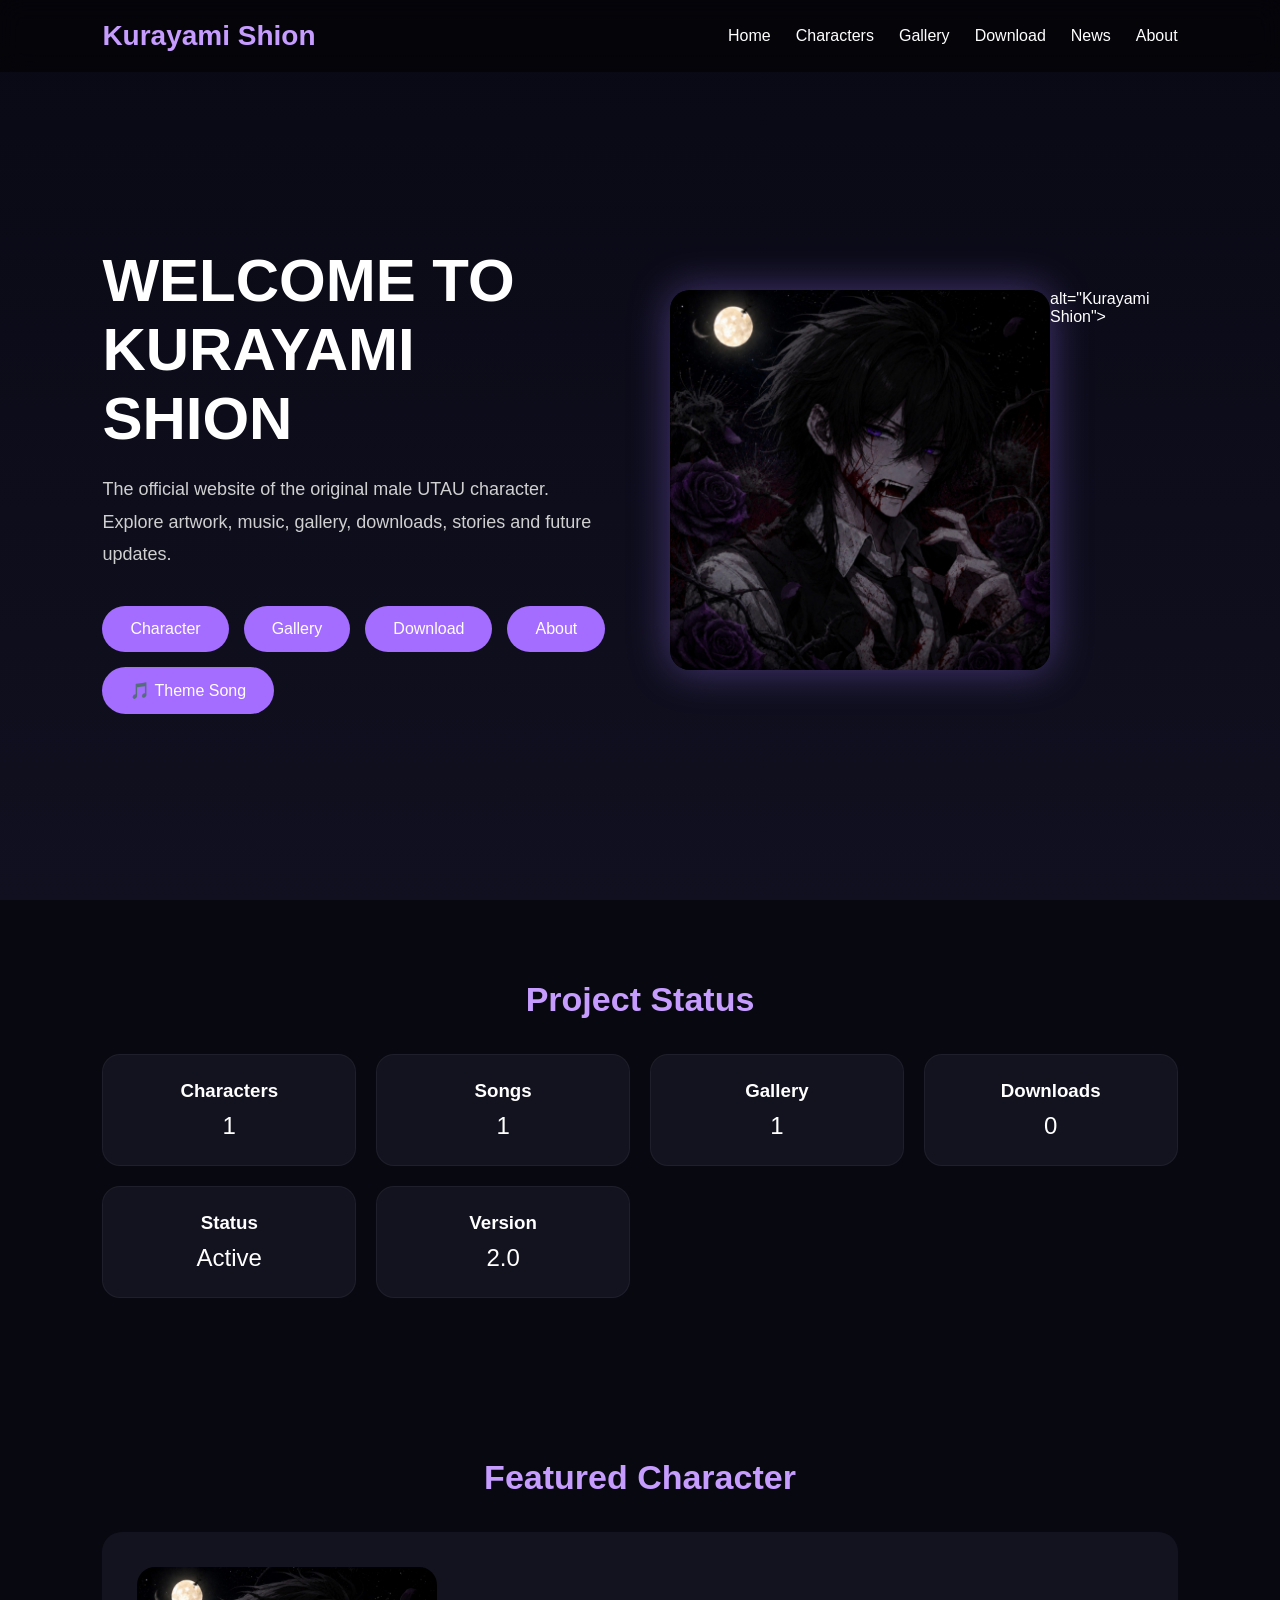
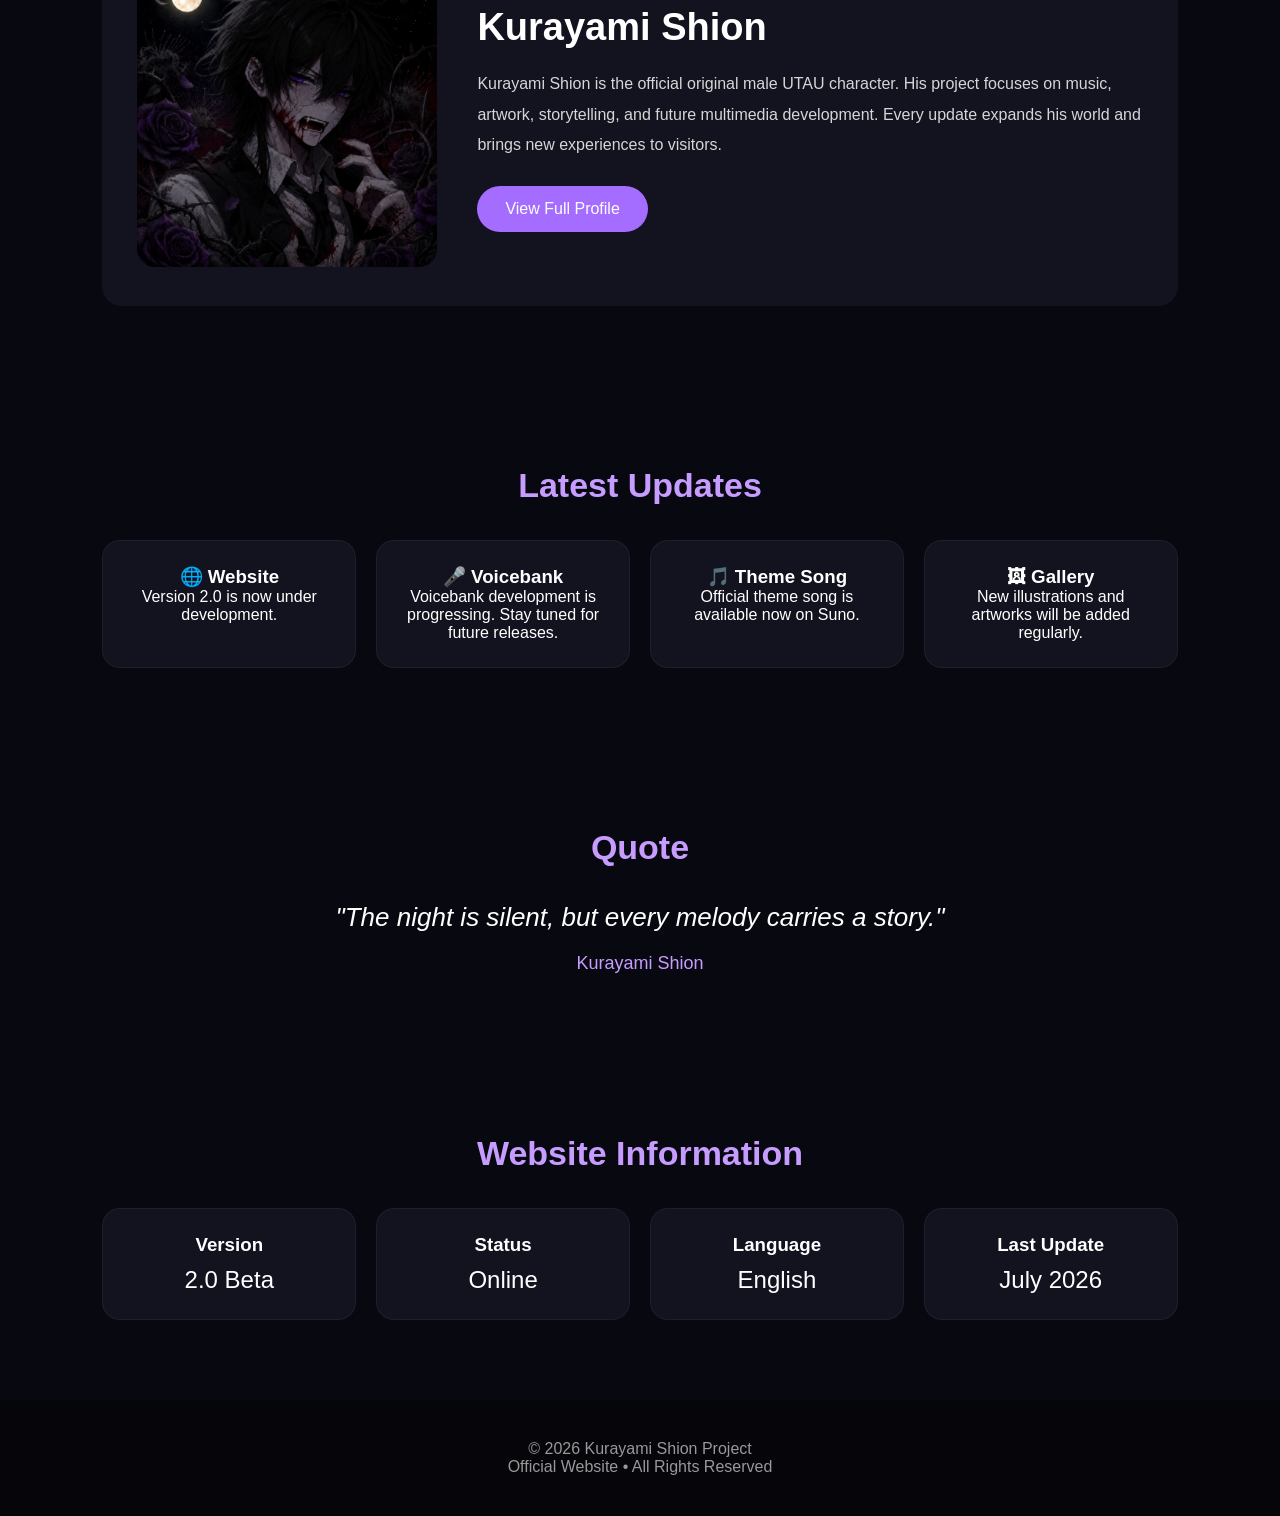
==== commit 9696d4eb: "Update index.html" ====
--- a/index.html
+++ b/index.html
@@ -108,12 +108,12 @@
 </a>
 
 </div>
-
+ 
 </div>
 
 <div class="hero-right">
 
-<img src="Assets/file_0000000097d87208ba7e42e1c9e75750.png" alt="Kurayami Shion">
+<img src="Assets/file_0000000097d87208ba7e42e1c9e75750.png" alt="">
 
 alt="Kurayami Shion">
 
@@ -193,7 +193,7 @@
 
 <div class="featured-image">
 
-<img src="Assets/kurayami-shion.png" alt="Kurayami Shion">
+<img src="Assets/file_0000000097d87208ba7e42e1c9e75750.png" alt="">
 
 </div>
 
